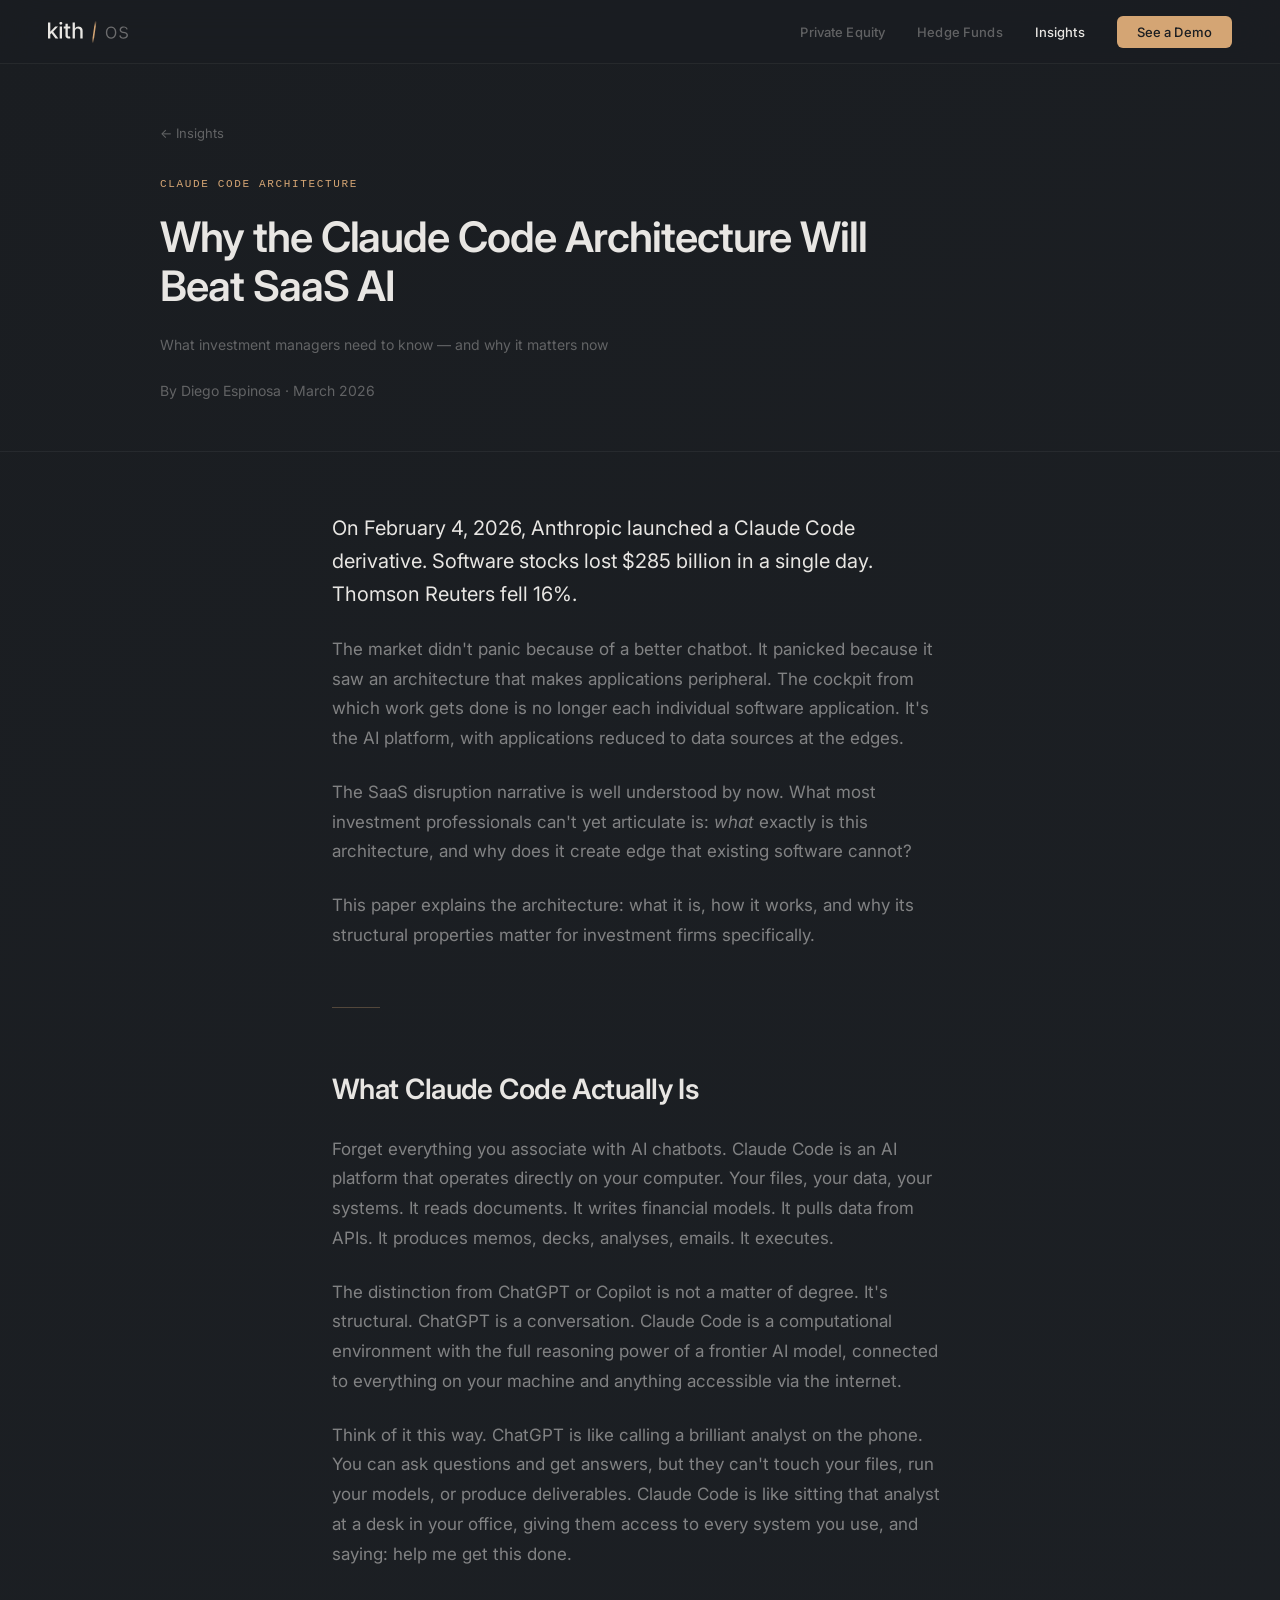
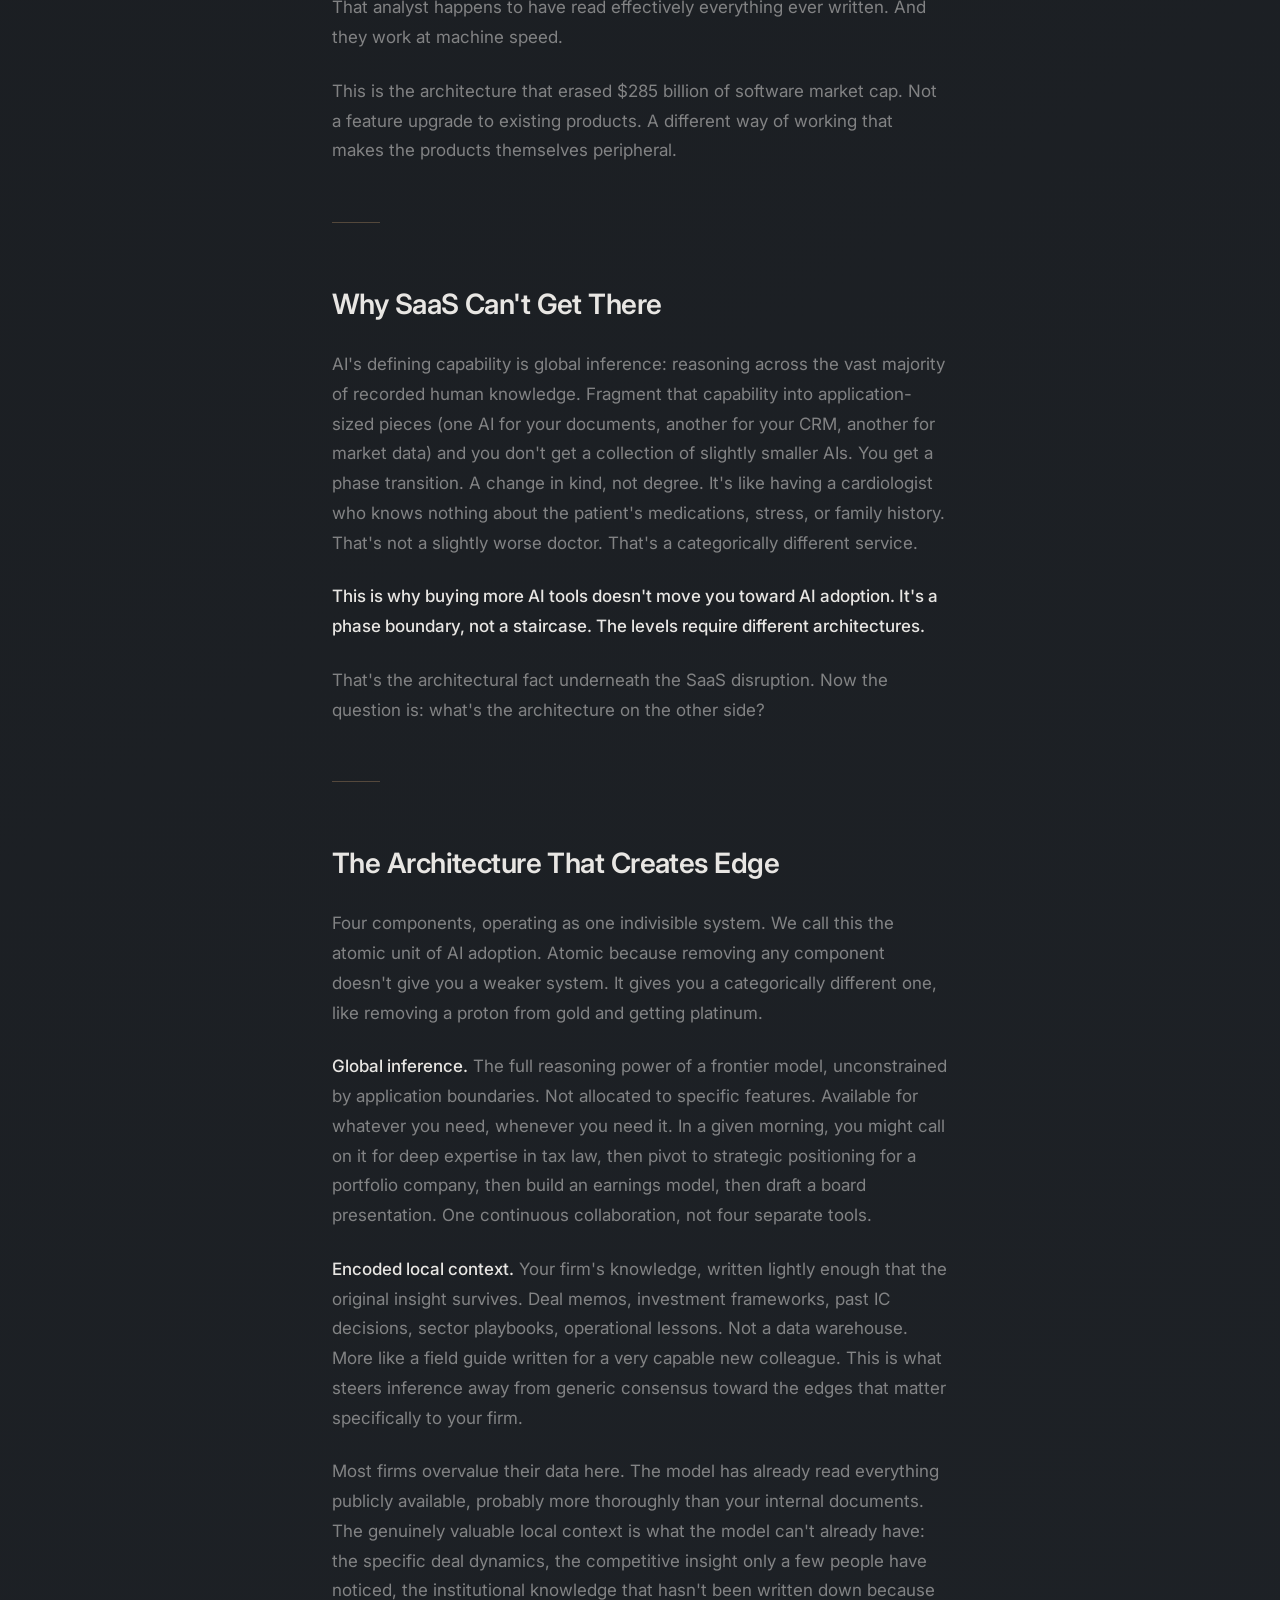
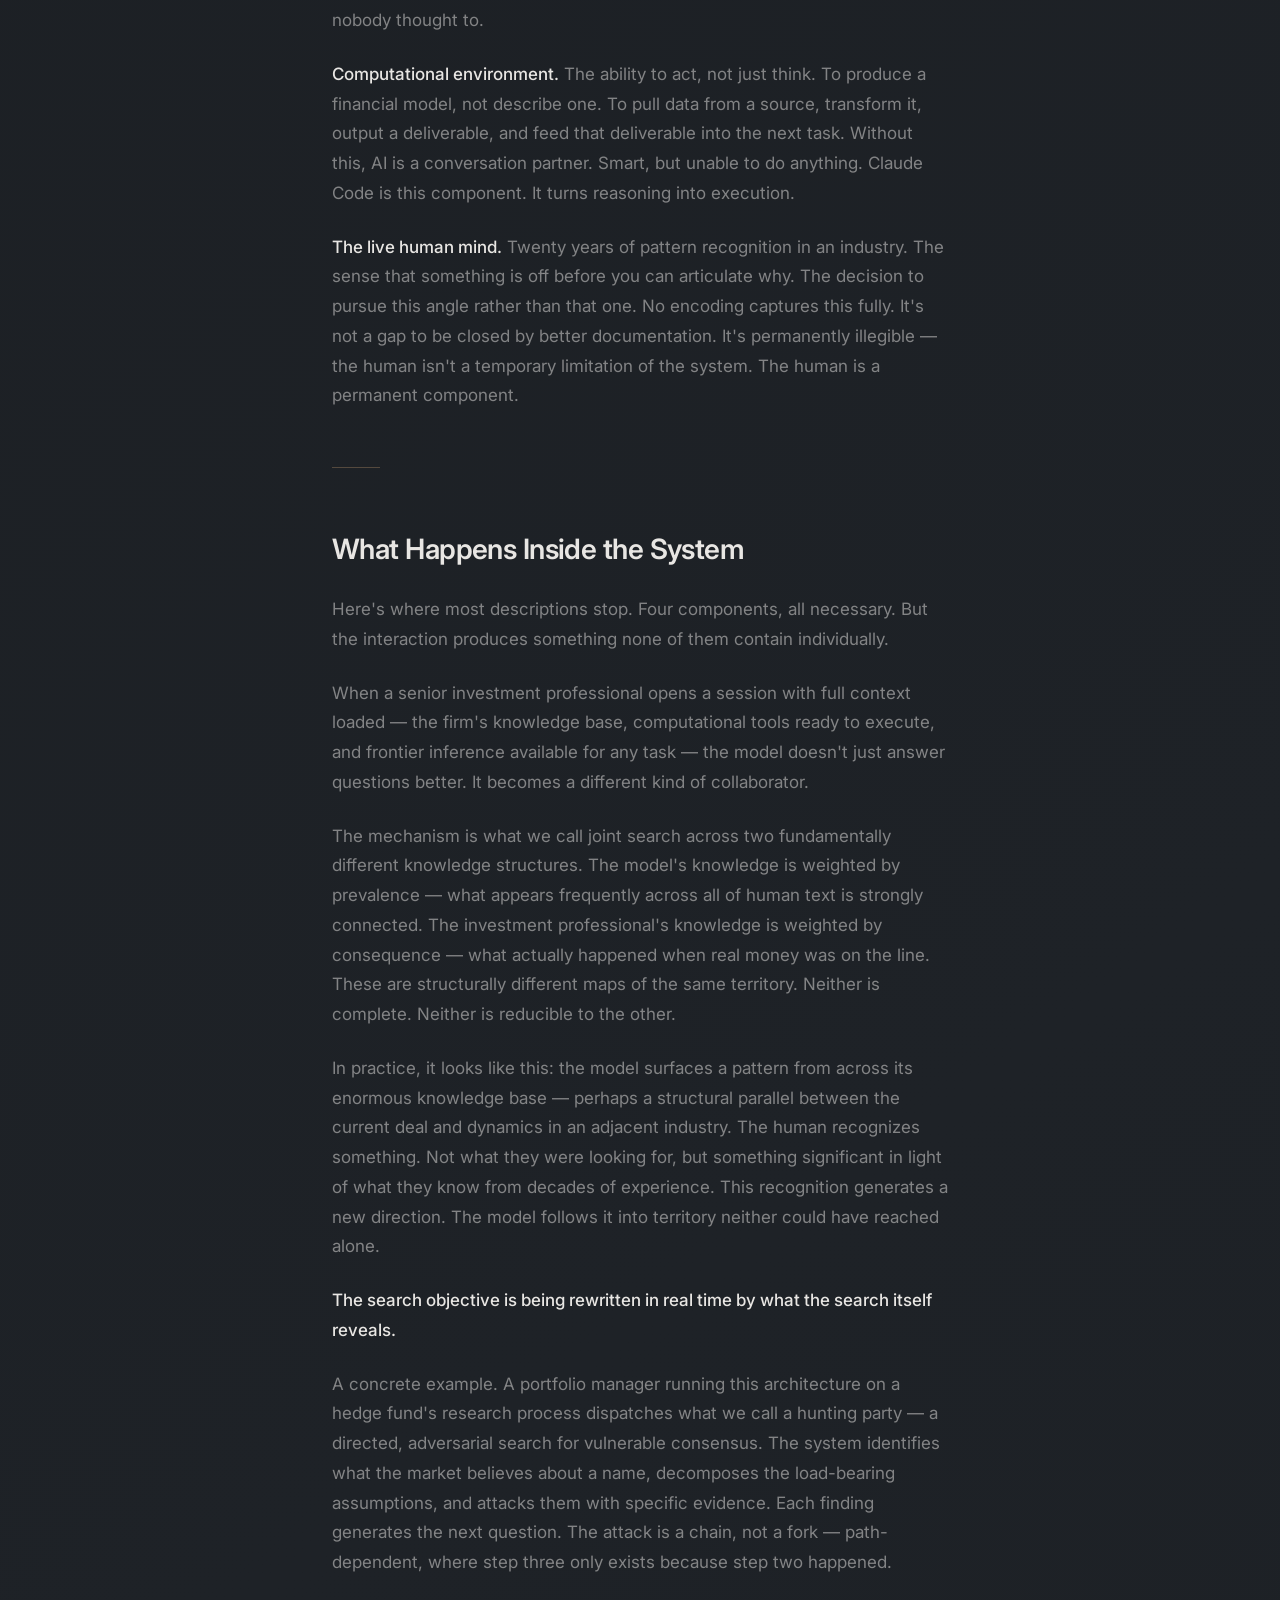
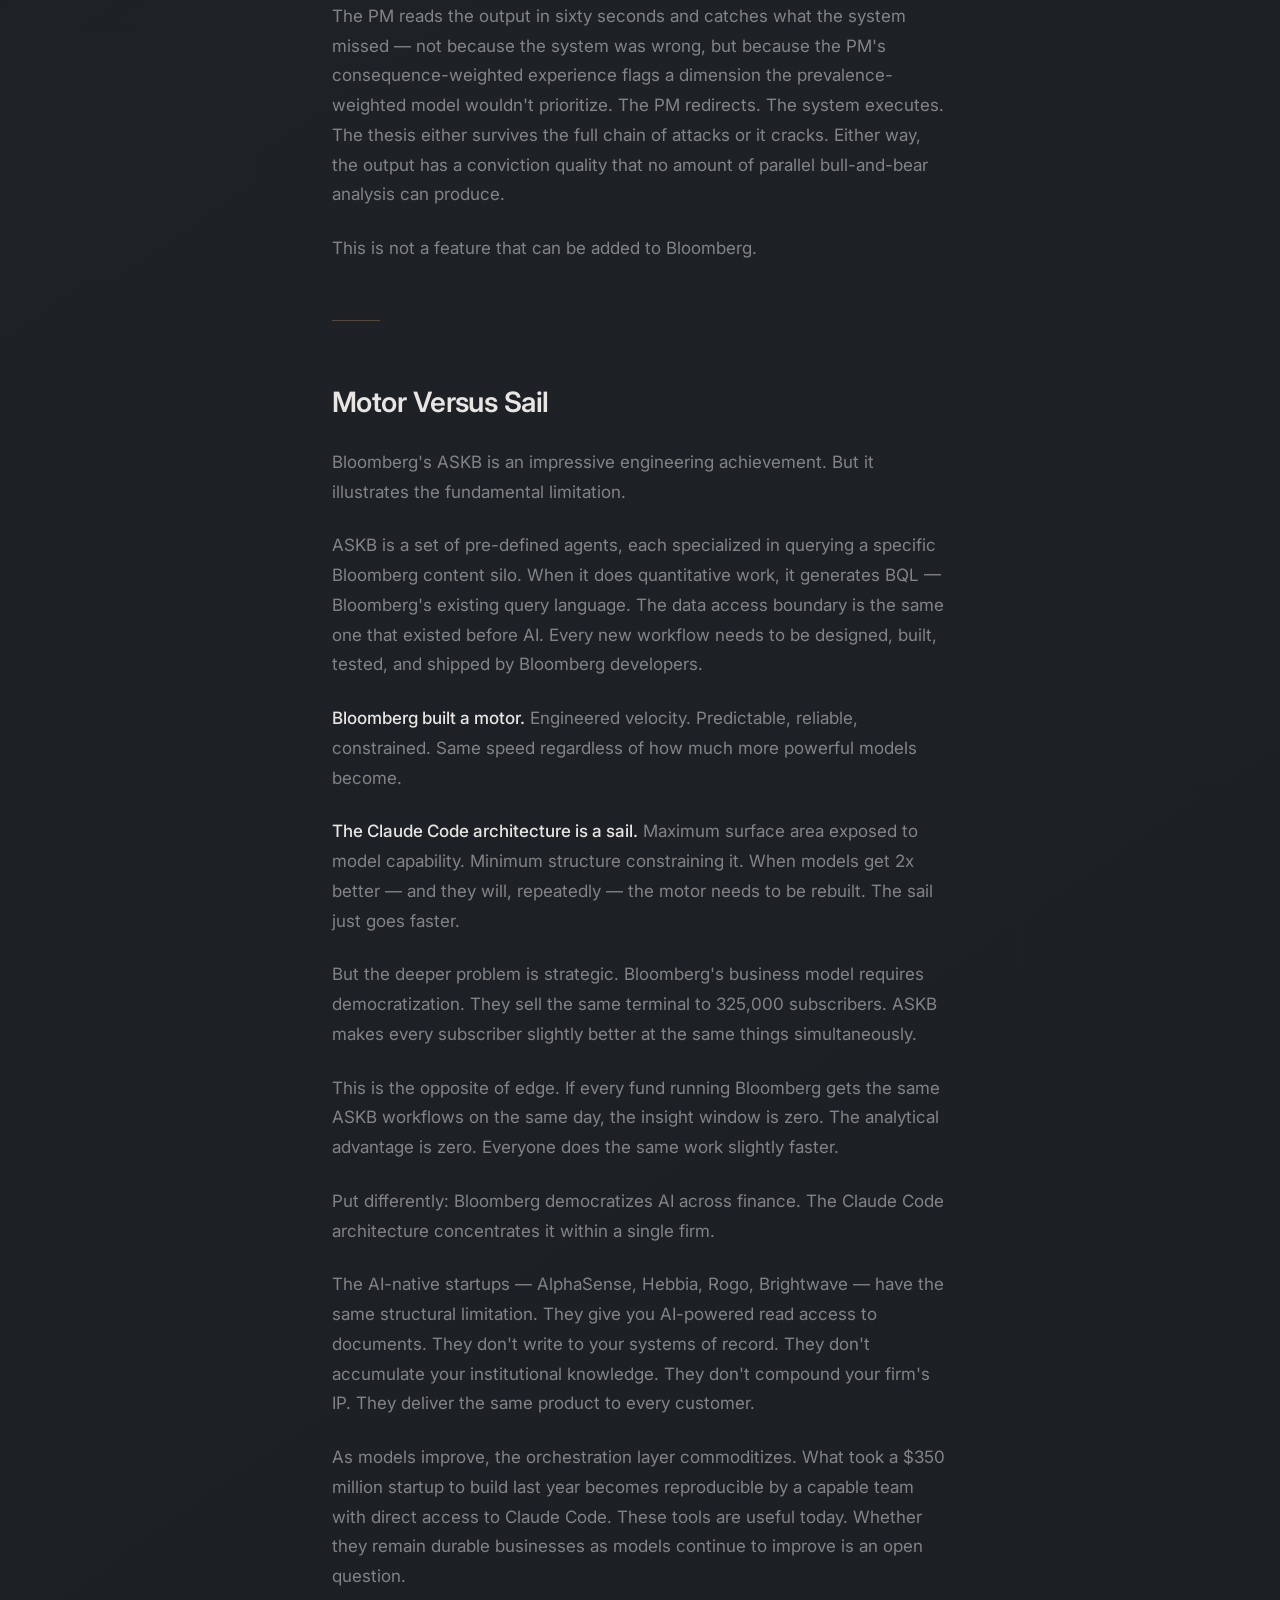
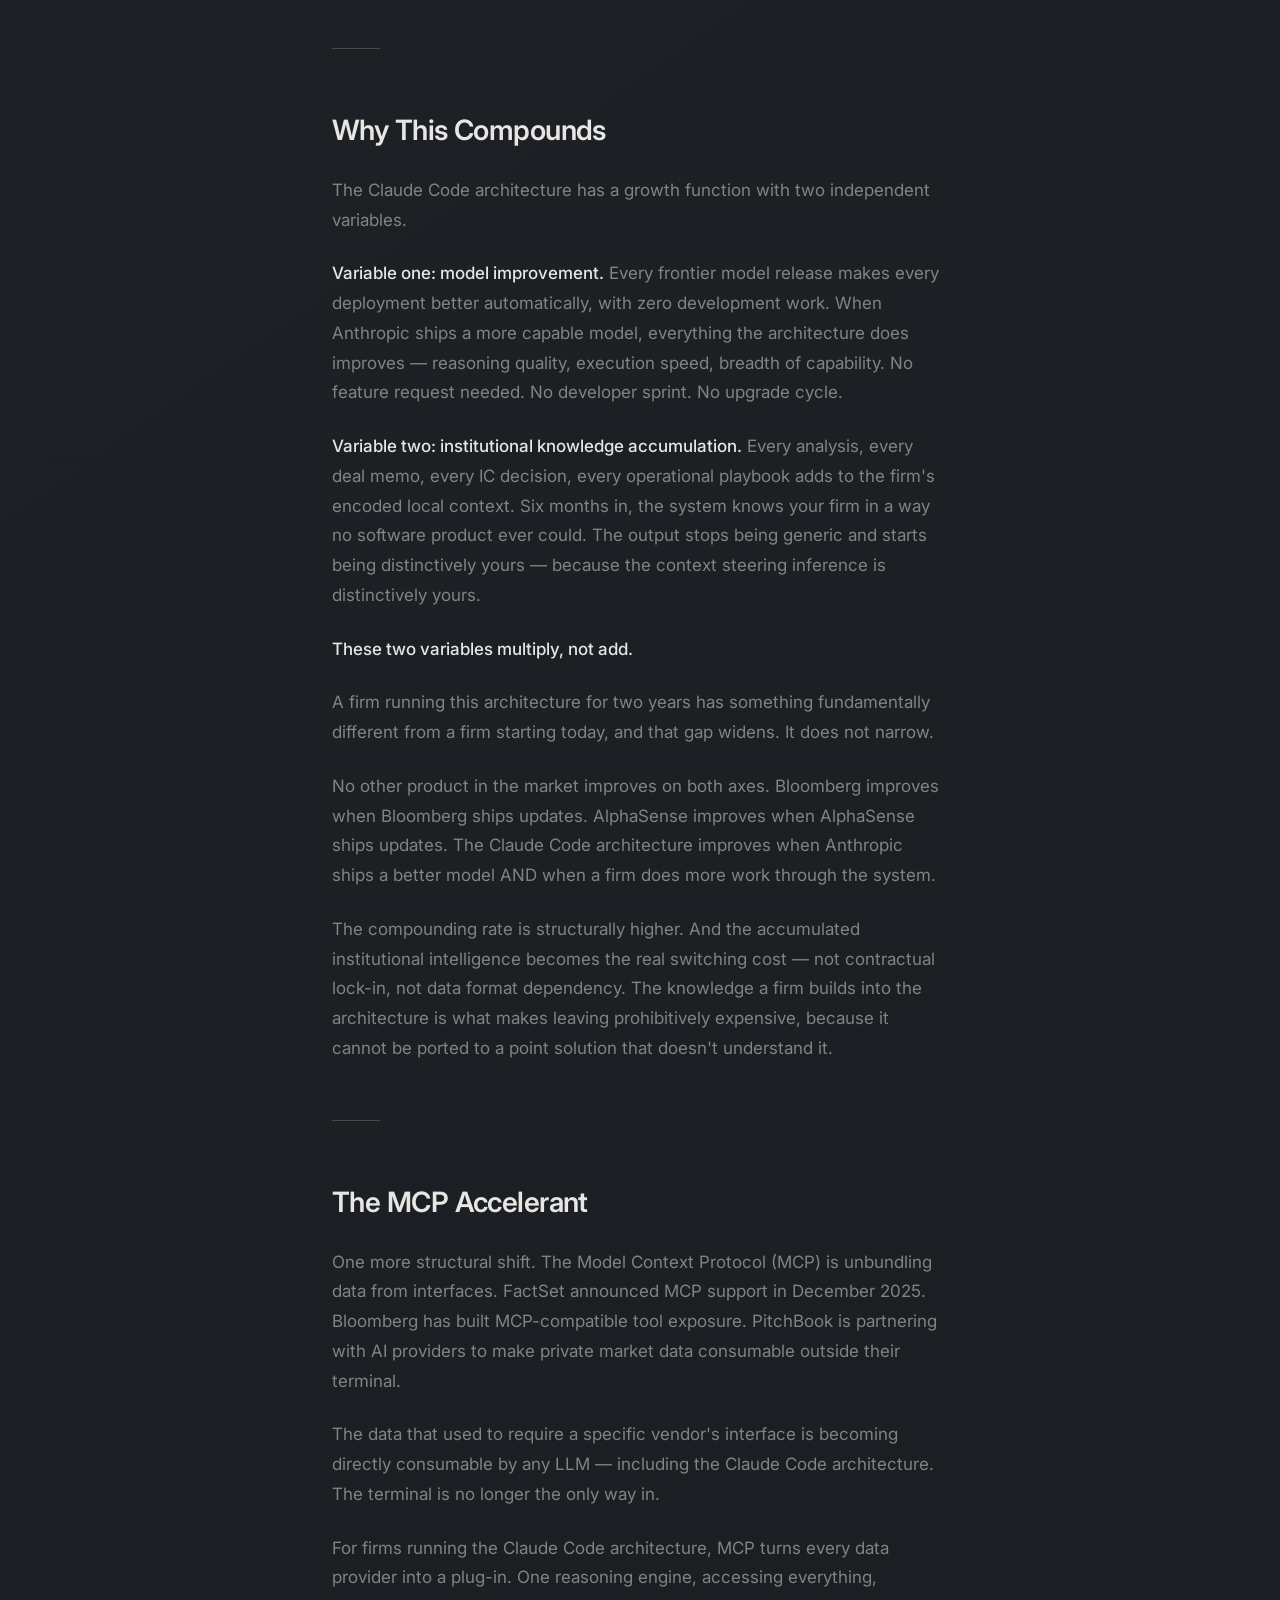
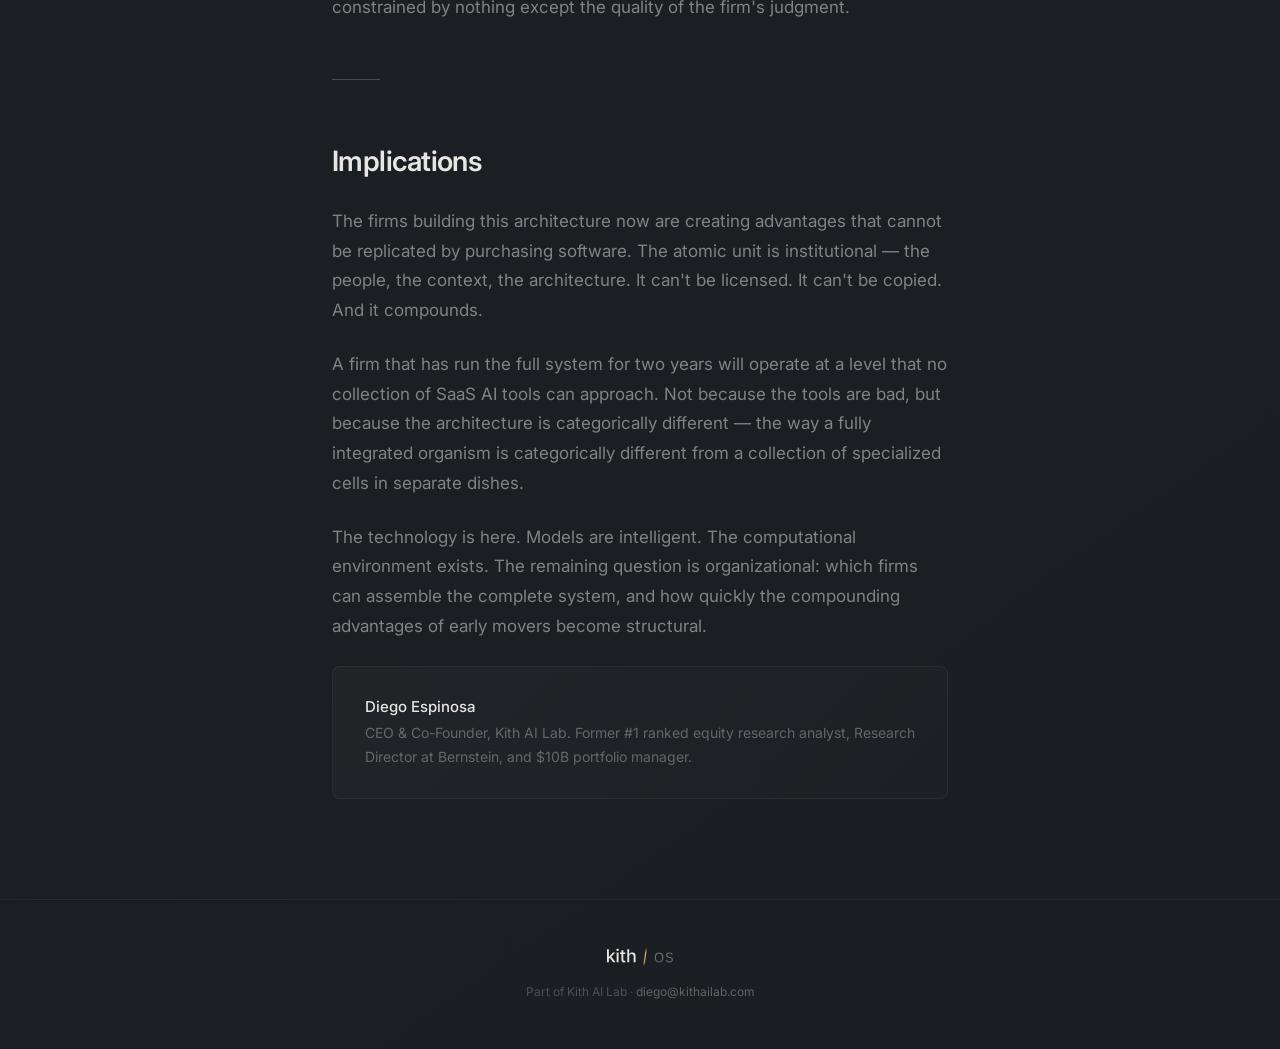
==== insights-cc-architecture.html @ ea2fc2ae "Initial Kith OS multi-page site" ====
<!DOCTYPE html>
<html lang="en">
<head>
  <meta charset="UTF-8">
  <meta name="viewport" content="width=device-width, initial-scale=1.0">
  <title>Why the Claude Code Architecture Will Beat SaaS AI — Kith OS</title>
  <link rel="stylesheet" href="styles.css">
  <link rel="preconnect" href="https://fonts.googleapis.com">
  <link rel="preconnect" href="https://fonts.gstatic.com" crossorigin>
  <link href="https://fonts.googleapis.com/css2?family=Inter:wght@400;500;600&display=swap" rel="stylesheet">
  <style>
    /* Article layout */
    .article-header {
      padding: 120px 32px 48px;
      border-bottom: 1px solid var(--color-border);
    }

    .article-header-inner {
      max-width: 960px;
      margin: 0 auto;
    }

    .back-link {
      display: inline-flex;
      align-items: center;
      gap: 6px;
      font-size: 13px;
      color: var(--color-text-tertiary);
      text-decoration: none;
      transition: color 0.2s ease;
      margin-bottom: 32px;
    }

    .back-link:hover {
      color: var(--color-amber);
    }

    .article-tag {
      font-family: var(--font-mono);
      font-size: 11px;
      font-weight: 500;
      letter-spacing: 0.15em;
      text-transform: uppercase;
      color: var(--color-amber);
      margin-bottom: 20px;
    }

    .article-header h1 {
      font-size: clamp(30px, 4.5vw, 42px);
      font-weight: 600;
      color: var(--color-text-primary);
      letter-spacing: -0.025em;
      line-height: 1.15;
      max-width: 720px;
    }

    .article-meta {
      margin-top: 24px;
      font-size: 14px;
      color: var(--color-text-tertiary);
    }

    .article-meta a {
      color: var(--color-text-secondary);
      transition: color 0.2s ease;
    }

    .article-meta a:hover {
      color: var(--color-amber);
    }

    /* Article body */
    .article-body {
      max-width: 680px;
      margin: 0 auto;
      padding: 60px 32px 100px;
    }

    .article-body p {
      font-size: 17px;
      line-height: 1.75;
      color: var(--color-text-secondary);
      margin-bottom: 24px;
    }

    .article-body p.lead {
      font-size: 20px;
      line-height: 1.65;
      color: var(--color-text-primary);
      font-weight: 400;
    }

    .article-body p.standout {
      color: var(--color-text-primary);
      font-weight: 500;
    }

    .article-body h2 {
      font-size: 28px;
      font-weight: 600;
      letter-spacing: -0.02em;
      margin-top: 64px;
      margin-bottom: 28px;
      line-height: 1.25;
      color: var(--color-text-primary);
    }

    .article-body h2:first-child {
      margin-top: 0;
    }

    .article-body strong {
      color: var(--color-text-primary);
      font-weight: 500;
    }

    .article-body em {
      font-style: italic;
    }

    .article-divider {
      width: 48px;
      height: 1px;
      background: var(--color-amber);
      opacity: 0.3;
      margin: 56px 0;
    }

    /* Series nav */
    .series-link {
      display: block;
      background: linear-gradient(135deg, rgba(232, 230, 227, 0.03) 0%, rgba(232, 230, 227, 0.01) 100%);
      border: 1px solid var(--color-border);
      border-radius: 8px;
      padding: 20px 24px;
      margin-top: 40px;
      text-decoration: none;
      transition: all 0.3s ease;
    }

    .series-link:hover {
      border-color: var(--color-border-hover);
      background: linear-gradient(135deg, rgba(232, 230, 227, 0.06) 0%, rgba(212, 165, 116, 0.06) 100%);
    }

    .series-link .series-label {
      font-family: var(--font-mono);
      font-size: 10px;
      font-weight: 500;
      letter-spacing: 0.12em;
      text-transform: uppercase;
      color: var(--color-amber);
      margin-bottom: 6px;
    }

    .series-link h4 {
      font-size: 15px;
      font-weight: 500;
      color: var(--color-text-primary);
      margin-bottom: 4px;
    }

    .series-link p {
      font-size: 14px !important;
      color: var(--color-text-tertiary) !important;
      margin-bottom: 0 !important;
    }

    /* Author card */
    .author-card {
      display: flex;
      align-items: center;
      gap: 20px;
      padding: 28px 32px;
      background: linear-gradient(135deg, rgba(232, 230, 227, 0.03) 0%, rgba(232, 230, 227, 0.01) 100%);
      border: 1px solid var(--color-border);
      border-radius: 8px;
      margin-top: 24px;
    }

    .author-card h4 {
      font-size: 15px;
      font-weight: 500;
      color: var(--color-text-primary);
      margin-bottom: 2px;
    }

    .author-card p {
      font-size: 14px !important;
      color: var(--color-text-tertiary) !important;
      margin-bottom: 0 !important;
    }

    @media (max-width: 768px) {
      .article-header {
        padding: 100px 24px 36px;
      }

      .article-body {
        padding: 48px 24px 80px;
      }

      .article-body h2 {
        font-size: 24px;
      }

      .author-card {
        flex-direction: column;
        text-align: center;
      }
    }
  </style>
</head>
<body>

  <!-- Nav -->
  <nav class="nav">
    <a href="index.html">
      <img src="kith-os-wordmark.svg" alt="kith / os" class="nav-wordmark">
    </a>
    <ul class="nav-links">
      <li><a href="pe.html">Private Equity</a></li>
      <li><a href="hf.html">Hedge Funds</a></li>
      <li><a href="insights.html" class="active">Insights</a></li>
      <li><a href="mailto:diego@kithailab.com" class="nav-cta">See a Demo</a></li>
    </ul>
    <button class="nav-toggle" onclick="document.querySelector('.nav-links').classList.toggle('open')" aria-label="Menu">
      <span></span><span></span><span></span>
    </button>
  </nav>

  <!-- Article Header -->
  <div class="article-header">
    <div class="article-header-inner">
      <a href="insights.html" class="back-link">&larr; Insights</a>
      <p class="article-tag">Claude Code Architecture</p>
      <h1>Why the Claude Code Architecture Will Beat SaaS AI</h1>
      <p class="article-meta">What investment managers need to know &mdash; and why it matters now</p>
      <p class="article-meta">By Diego Espinosa &middot; March 2026</p>
    </div>
  </div>

  <!-- Article Body -->
  <div class="article-body">

    <p class="lead">On February 4, 2026, Anthropic launched a Claude Code derivative. Software stocks lost $285 billion in a single day. Thomson Reuters fell 16%.</p>

    <p>The market didn't panic because of a better chatbot. It panicked because it saw an architecture that makes applications peripheral. The cockpit from which work gets done is no longer each individual software application. It's the AI platform, with applications reduced to data sources at the edges.</p>

    <p>The SaaS disruption narrative is well understood by now. What most investment professionals can't yet articulate is: <em>what</em> exactly is this architecture, and why does it create edge that existing software cannot?</p>

    <p>This paper explains the architecture: what it is, how it works, and why its structural properties matter for investment firms specifically.</p>

    <div class="article-divider"></div>

    <h2>What Claude Code Actually Is</h2>

    <p>Forget everything you associate with AI chatbots. Claude Code is an AI platform that operates directly on your computer. Your files, your data, your systems. It reads documents. It writes financial models. It pulls data from APIs. It produces memos, decks, analyses, emails. It executes.</p>

    <p>The distinction from ChatGPT or Copilot is not a matter of degree. It's structural. ChatGPT is a conversation. Claude Code is a computational environment with the full reasoning power of a frontier AI model, connected to everything on your machine and anything accessible via the internet.</p>

    <p>Think of it this way. ChatGPT is like calling a brilliant analyst on the phone. You can ask questions and get answers, but they can't touch your files, run your models, or produce deliverables. Claude Code is like sitting that analyst at a desk in your office, giving them access to every system you use, and saying: help me get this done.</p>

    <p>That analyst happens to have read effectively everything ever written. And they work at machine speed.</p>

    <p>This is the architecture that erased $285 billion of software market cap. Not a feature upgrade to existing products. A different way of working that makes the products themselves peripheral.</p>

    <div class="article-divider"></div>

    <h2>Why SaaS Can't Get There</h2>

    <p>AI's defining capability is global inference: reasoning across the vast majority of recorded human knowledge. Fragment that capability into application-sized pieces (one AI for your documents, another for your CRM, another for market data) and you don't get a collection of slightly smaller AIs. You get a phase transition. A change in kind, not degree. It's like having a cardiologist who knows nothing about the patient's medications, stress, or family history. That's not a slightly worse doctor. That's a categorically different service.</p>

    <p class="standout">This is why buying more AI tools doesn't move you toward AI adoption. It's a phase boundary, not a staircase. The levels require different architectures.</p>

    <p>That's the architectural fact underneath the SaaS disruption. Now the question is: what's the architecture on the other side?</p>

    <div class="article-divider"></div>

    <h2>The Architecture That Creates Edge</h2>

    <p>Four components, operating as one indivisible system. We call this the atomic unit of AI adoption. Atomic because removing any component doesn't give you a weaker system. It gives you a categorically different one, like removing a proton from gold and getting platinum.</p>

    <p><strong>Global inference.</strong> The full reasoning power of a frontier model, unconstrained by application boundaries. Not allocated to specific features. Available for whatever you need, whenever you need it. In a given morning, you might call on it for deep expertise in tax law, then pivot to strategic positioning for a portfolio company, then build an earnings model, then draft a board presentation. One continuous collaboration, not four separate tools.</p>

    <p><strong>Encoded local context.</strong> Your firm's knowledge, written lightly enough that the original insight survives. Deal memos, investment frameworks, past IC decisions, sector playbooks, operational lessons. Not a data warehouse. More like a field guide written for a very capable new colleague. This is what steers inference away from generic consensus toward the edges that matter specifically to your firm.</p>

    <p>Most firms overvalue their data here. The model has already read everything publicly available, probably more thoroughly than your internal documents. The genuinely valuable local context is what the model can't already have: the specific deal dynamics, the competitive insight only a few people have noticed, the institutional knowledge that hasn't been written down because nobody thought to.</p>

    <p><strong>Computational environment.</strong> The ability to act, not just think. To produce a financial model, not describe one. To pull data from a source, transform it, output a deliverable, and feed that deliverable into the next task. Without this, AI is a conversation partner. Smart, but unable to do anything. Claude Code is this component. It turns reasoning into execution.</p>

    <p><strong>The live human mind.</strong> Twenty years of pattern recognition in an industry. The sense that something is off before you can articulate why. The decision to pursue this angle rather than that one. No encoding captures this fully. It's not a gap to be closed by better documentation. It's permanently illegible &mdash; the human isn't a temporary limitation of the system. The human is a permanent component.</p>

    <div class="article-divider"></div>

    <h2>What Happens Inside the System</h2>

    <p>Here's where most descriptions stop. Four components, all necessary. But the interaction produces something none of them contain individually.</p>

    <p>When a senior investment professional opens a session with full context loaded &mdash; the firm's knowledge base, computational tools ready to execute, and frontier inference available for any task &mdash; the model doesn't just answer questions better. It becomes a different kind of collaborator.</p>

    <p>The mechanism is what we call joint search across two fundamentally different knowledge structures. The model's knowledge is weighted by prevalence &mdash; what appears frequently across all of human text is strongly connected. The investment professional's knowledge is weighted by consequence &mdash; what actually happened when real money was on the line. These are structurally different maps of the same territory. Neither is complete. Neither is reducible to the other.</p>

    <p>In practice, it looks like this: the model surfaces a pattern from across its enormous knowledge base &mdash; perhaps a structural parallel between the current deal and dynamics in an adjacent industry. The human recognizes something. Not what they were looking for, but something significant in light of what they know from decades of experience. This recognition generates a new direction. The model follows it into territory neither could have reached alone.</p>

    <p class="standout">The search objective is being rewritten in real time by what the search itself reveals.</p>

    <p>A concrete example. A portfolio manager running this architecture on a hedge fund's research process dispatches what we call a hunting party &mdash; a directed, adversarial search for vulnerable consensus. The system identifies what the market believes about a name, decomposes the load-bearing assumptions, and attacks them with specific evidence. Each finding generates the next question. The attack is a chain, not a fork &mdash; path-dependent, where step three only exists because step two happened.</p>

    <p>The PM reads the output in sixty seconds and catches what the system missed &mdash; not because the system was wrong, but because the PM's consequence-weighted experience flags a dimension the prevalence-weighted model wouldn't prioritize. The PM redirects. The system executes. The thesis either survives the full chain of attacks or it cracks. Either way, the output has a conviction quality that no amount of parallel bull-and-bear analysis can produce.</p>

    <p>This is not a feature that can be added to Bloomberg.</p>

    <div class="article-divider"></div>

    <h2>Motor Versus Sail</h2>

    <p>Bloomberg's ASKB is an impressive engineering achievement. But it illustrates the fundamental limitation.</p>

    <p>ASKB is a set of pre-defined agents, each specialized in querying a specific Bloomberg content silo. When it does quantitative work, it generates BQL &mdash; Bloomberg's existing query language. The data access boundary is the same one that existed before AI. Every new workflow needs to be designed, built, tested, and shipped by Bloomberg developers.</p>

    <p><strong>Bloomberg built a motor.</strong> Engineered velocity. Predictable, reliable, constrained. Same speed regardless of how much more powerful models become.</p>

    <p><strong>The Claude Code architecture is a sail.</strong> Maximum surface area exposed to model capability. Minimum structure constraining it. When models get 2x better &mdash; and they will, repeatedly &mdash; the motor needs to be rebuilt. The sail just goes faster.</p>

    <p>But the deeper problem is strategic. Bloomberg's business model requires democratization. They sell the same terminal to 325,000 subscribers. ASKB makes every subscriber slightly better at the same things simultaneously.</p>

    <p>This is the opposite of edge. If every fund running Bloomberg gets the same ASKB workflows on the same day, the insight window is zero. The analytical advantage is zero. Everyone does the same work slightly faster.</p>

    <p>Put differently: Bloomberg democratizes AI across finance. The Claude Code architecture concentrates it within a single firm.</p>

    <p>The AI-native startups &mdash; AlphaSense, Hebbia, Rogo, Brightwave &mdash; have the same structural limitation. They give you AI-powered read access to documents. They don't write to your systems of record. They don't accumulate your institutional knowledge. They don't compound your firm's IP. They deliver the same product to every customer.</p>

    <p>As models improve, the orchestration layer commoditizes. What took a $350 million startup to build last year becomes reproducible by a capable team with direct access to Claude Code. These tools are useful today. Whether they remain durable businesses as models continue to improve is an open question.</p>

    <div class="article-divider"></div>

    <h2>Why This Compounds</h2>

    <p>The Claude Code architecture has a growth function with two independent variables.</p>

    <p><strong>Variable one: model improvement.</strong> Every frontier model release makes every deployment better automatically, with zero development work. When Anthropic ships a more capable model, everything the architecture does improves &mdash; reasoning quality, execution speed, breadth of capability. No feature request needed. No developer sprint. No upgrade cycle.</p>

    <p><strong>Variable two: institutional knowledge accumulation.</strong> Every analysis, every deal memo, every IC decision, every operational playbook adds to the firm's encoded local context. Six months in, the system knows your firm in a way no software product ever could. The output stops being generic and starts being distinctively yours &mdash; because the context steering inference is distinctively yours.</p>

    <p class="standout">These two variables multiply, not add.</p>

    <p>A firm running this architecture for two years has something fundamentally different from a firm starting today, and that gap widens. It does not narrow.</p>

    <p>No other product in the market improves on both axes. Bloomberg improves when Bloomberg ships updates. AlphaSense improves when AlphaSense ships updates. The Claude Code architecture improves when Anthropic ships a better model AND when a firm does more work through the system.</p>

    <p>The compounding rate is structurally higher. And the accumulated institutional intelligence becomes the real switching cost &mdash; not contractual lock-in, not data format dependency. The knowledge a firm builds into the architecture is what makes leaving prohibitively expensive, because it cannot be ported to a point solution that doesn't understand it.</p>

    <div class="article-divider"></div>

    <h2>The MCP Accelerant</h2>

    <p>One more structural shift. The Model Context Protocol (MCP) is unbundling data from interfaces. FactSet announced MCP support in December 2025. Bloomberg has built MCP-compatible tool exposure. PitchBook is partnering with AI providers to make private market data consumable outside their terminal.</p>

    <p>The data that used to require a specific vendor's interface is becoming directly consumable by any LLM &mdash; including the Claude Code architecture. The terminal is no longer the only way in.</p>

    <p>For firms running the Claude Code architecture, MCP turns every data provider into a plug-in. One reasoning engine, accessing everything, constrained by nothing except the quality of the firm's judgment.</p>

    <div class="article-divider"></div>

    <h2>Implications</h2>

    <p>The firms building this architecture now are creating advantages that cannot be replicated by purchasing software. The atomic unit is institutional &mdash; the people, the context, the architecture. It can't be licensed. It can't be copied. And it compounds.</p>

    <p>A firm that has run the full system for two years will operate at a level that no collection of SaaS AI tools can approach. Not because the tools are bad, but because the architecture is categorically different &mdash; the way a fully integrated organism is categorically different from a collection of specialized cells in separate dishes.</p>

    <p>The technology is here. Models are intelligent. The computational environment exists. The remaining question is organizational: which firms can assemble the complete system, and how quickly the compounding advantages of early movers become structural.</p>

    <!-- Author -->
    <div class="author-card">
      <div>
        <h4>Diego Espinosa</h4>
        <p>CEO & Co-Founder, Kith AI Lab. Former #1 ranked equity research analyst, Research Director at Bernstein, and $10B portfolio manager.</p>
      </div>
    </div>

  </div>

  <!-- Footer -->
  <footer class="footer">
    <img src="kith-os-wordmark.svg" alt="kith / os" class="footer-wordmark">
    <p>Part of Kith AI Lab &middot; <a href="mailto:diego@kithailab.com">diego@kithailab.com</a></p>
  </footer>

</body>
</html>
---- styles.css ----
/* ========================================
   Kith OS — Shared Styles
   Brand: Kith AI Lab visual system, amber accent
   ======================================== */

/* Reset & Base */
*, *::before, *::after {
  margin: 0;
  padding: 0;
  box-sizing: border-box;
}

:root {
  /* Backgrounds */
  --color-base: #1a1d21;
  --color-surface: #1e2227;
  --color-card: #232629;

  /* Borders */
  --color-border: rgba(232, 230, 227, 0.06);
  --color-border-hover: rgba(212, 165, 116, 0.25);

  /* Text */
  --color-text-primary: #e8e6e3;
  --color-text-secondary: rgba(232, 230, 227, 0.5);
  --color-text-tertiary: rgba(232, 230, 227, 0.35);
  --color-text-muted: rgba(232, 230, 227, 0.25);

  /* Accent */
  --color-amber: #D4A574;
  --color-amber-bright: #E5B885;
  --color-amber-glow: rgba(212, 165, 116, 0.5);
  --color-amber-subtle: rgba(212, 165, 116, 0.08);

  /* Typography */
  --font-sans: 'Inter', system-ui, -apple-system, sans-serif;
  --font-mono: 'Berkeley Mono', ui-monospace, monospace;
}

html {
  font-size: 16px;
  scroll-behavior: smooth;
}

body {
  font-family: var(--font-sans);
  background: linear-gradient(145deg, #1a1d21 0%, #1e2227 50%, #1a1d21 100%);
  color: var(--color-text-secondary);
  line-height: 1.6;
  -webkit-font-smoothing: antialiased;
  min-height: 100vh;
}

a {
  color: inherit;
  text-decoration: none;
}

img, svg {
  display: block;
  max-width: 100%;
}

/* ========================================
   Navigation
   ======================================== */

.nav {
  position: fixed;
  top: 0;
  left: 0;
  right: 0;
  z-index: 100;
  padding: 0 48px;
  height: 64px;
  display: flex;
  align-items: center;
  justify-content: space-between;
  background: rgba(26, 29, 33, 0.85);
  backdrop-filter: blur(20px);
  -webkit-backdrop-filter: blur(20px);
  border-bottom: 1px solid var(--color-border);
}

.nav-wordmark {
  height: 22px;
  width: auto;
}

.nav-links {
  display: flex;
  align-items: center;
  gap: 32px;
  list-style: none;
}

.nav-links a {
  font-size: 13px;
  font-weight: 500;
  color: var(--color-text-tertiary);
  letter-spacing: 0.01em;
  transition: color 0.2s ease;
}

.nav-links a:hover,
.nav-links a.active {
  color: var(--color-text-primary);
}

.nav-cta {
  font-size: 13px;
  font-weight: 500;
  color: var(--color-base) !important;
  background: var(--color-amber);
  padding: 8px 20px;
  border-radius: 6px;
  transition: box-shadow 0.3s ease;
}

.nav-cta:hover {
  box-shadow: 0 0 20px rgba(212, 165, 116, 0.4);
  color: var(--color-base) !important;
}

/* Mobile nav */
.nav-toggle {
  display: none;
  background: none;
  border: none;
  cursor: pointer;
  padding: 4px;
}

.nav-toggle span {
  display: block;
  width: 20px;
  height: 2px;
  background: var(--color-text-secondary);
  margin: 5px 0;
  transition: all 0.3s ease;
}

/* ========================================
   Layout
   ======================================== */

.container {
  max-width: 960px;
  margin: 0 auto;
  padding: 0 32px;
}

.container--wide {
  max-width: 1120px;
}

section {
  padding: 88px 0;
}

section + section {
  border-top: 1px solid rgba(232, 230, 227, 0.10);
}

/* ========================================
   Hero
   ======================================== */

.hero {
  min-height: 100vh;
  display: flex;
  align-items: center;
  justify-content: center;
  text-align: center;
  padding: 100px 32px 72px;
  border-bottom: none;
}

.hero + section {
  border-top: none;
}

.hero-label {
  font-family: var(--font-mono);
  font-size: 11px;
  font-weight: 500;
  letter-spacing: 0.15em;
  text-transform: uppercase;
  color: var(--color-amber);
  margin-bottom: 24px;
}

.hero h1 {
  font-size: clamp(32px, 5vw, 56px);
  font-weight: 600;
  color: var(--color-text-primary);
  line-height: 1.15;
  letter-spacing: -0.025em;
  max-width: 720px;
  margin: 0 auto 24px;
}

.hero p {
  font-size: clamp(16px, 1.8vw, 18px);
  color: var(--color-text-secondary);
  max-width: 560px;
  margin: 0 auto 40px;
  line-height: 1.65;
}

/* ========================================
   Buttons
   ======================================== */

.btn-primary {
  display: inline-block;
  background: var(--color-amber);
  color: var(--color-base);
  font-family: var(--font-sans);
  font-size: 14px;
  font-weight: 500;
  padding: 14px 32px;
  border-radius: 6px;
  border: none;
  cursor: pointer;
  transition: box-shadow 0.3s ease;
}

.btn-primary:hover {
  box-shadow: 0 0 24px rgba(212, 165, 116, 0.4);
}

.btn-ghost {
  display: inline-block;
  color: var(--color-text-secondary);
  font-family: var(--font-sans);
  font-size: 14px;
  font-weight: 500;
  padding: 14px 32px;
  border-radius: 6px;
  border: 1px solid var(--color-border);
  cursor: pointer;
  transition: all 0.3s ease;
}

.btn-ghost:hover {
  border-color: var(--color-border-hover);
  color: var(--color-text-primary);
}

/* ========================================
   Section Headers
   ======================================== */

.section-label {
  font-family: var(--font-mono);
  font-size: 11px;
  font-weight: 500;
  letter-spacing: 0.15em;
  text-transform: uppercase;
  color: var(--color-amber);
  margin-bottom: 16px;
}

.section-title {
  font-size: clamp(24px, 3.5vw, 36px);
  font-weight: 600;
  color: var(--color-text-primary);
  line-height: 1.2;
  letter-spacing: -0.02em;
  margin-bottom: 16px;
}

.section-subtitle {
  font-size: 16px;
  color: var(--color-text-secondary);
  max-width: 600px;
  line-height: 1.65;
}

/* ========================================
   Product Slideshow
   ======================================== */

.slideshow {
  max-width: 960px;
  margin: 0 auto;
  padding: 0 32px 88px;
}

.slideshow-window {
  position: relative;
  border-radius: 10px;
  overflow: hidden;
  border: 1px solid rgba(232, 230, 227, 0.10);
  box-shadow:
    0 4px 24px rgba(0, 0, 0, 0.4),
    0 0 64px rgba(212, 165, 116, 0.06);
  background: var(--color-surface);
  aspect-ratio: 16 / 10;
}

.slideshow-dots {
  position: absolute;
  top: 0;
  left: 0;
  right: 0;
  z-index: 2;
  display: flex;
  gap: 6px;
  padding: 10px 14px;
  background: linear-gradient(180deg, rgba(26, 29, 33, 0.9) 0%, transparent 100%);
}

.slideshow-dots span {
  width: 10px;
  height: 10px;
  border-radius: 50%;
}

.slideshow-dots span:nth-child(1) { background: #ff5f57; }
.slideshow-dots span:nth-child(2) { background: #febc2e; }
.slideshow-dots span:nth-child(3) { background: #28c840; }

.slideshow-track {
  position: absolute;
  inset: 0;
}


.slideshow-track img {
  position: absolute;
  top: 0;
  left: 0;
  width: 100%;
  height: 100%;
  object-fit: cover;
  object-position: top left;
  opacity: 0;
  animation: slideshow-fade 25s infinite;
}

.slideshow-track img:nth-child(1) { animation-delay: 0s; opacity: 1; }
.slideshow-track img:nth-child(2) { animation-delay: 5s; }
.slideshow-track img:nth-child(3) { animation-delay: 10s; }
.slideshow-track img:nth-child(4) { animation-delay: 15s; }
.slideshow-track img:nth-child(5) { animation-delay: 20s; }

@keyframes slideshow-fade {
  0%    { opacity: 0; }
  2%    { opacity: 1; }
  18%   { opacity: 1; }
  22%   { opacity: 0; }
  100%  { opacity: 0; }
}

.slideshow-label {
  text-align: center;
  margin-top: 20px;
  font-family: var(--font-mono);
  font-size: 11px;
  letter-spacing: 0.1em;
  color: var(--color-text-muted);
}

@media (max-width: 768px) {
  .slideshow {
    padding: 0 24px 64px;
  }

  .slideshow-window {
    border-radius: 8px;
  }

  .slideshow-dots span {
    width: 8px;
    height: 8px;
  }

  .slideshow-dots {
    padding: 8px 12px;
    gap: 5px;
  }
}

/* ========================================
   Section Divider (internal pivot)
   ======================================== */

.section-divider {
  width: 48px;
  height: 1px;
  background: var(--color-amber);
  opacity: 0.3;
  margin: 56px 0;
}

/* ========================================
   Cards / Feature Grid
   ======================================== */

.grid-2 {
  display: grid;
  grid-template-columns: repeat(2, 1fr);
  gap: 24px;
}

.grid-3 {
  display: grid;
  grid-template-columns: repeat(3, 1fr);
  gap: 24px;
}

.grid-4 {
  display: grid;
  grid-template-columns: repeat(4, 1fr);
  gap: 20px;
}

.card {
  background: linear-gradient(135deg, rgba(232, 230, 227, 0.03) 0%, rgba(232, 230, 227, 0.01) 100%);
  border: 1px solid var(--color-border);
  border-radius: 8px;
  padding: 32px;
  transition: all 0.3s ease;
}

.card:hover {
  background: linear-gradient(135deg, rgba(232, 230, 227, 0.06) 0%, rgba(212, 165, 116, 0.08) 100%);
  border-color: var(--color-border-hover);
  box-shadow: inset 0 0 40px rgba(212, 165, 116, 0.06), 0 0 20px rgba(212, 165, 116, 0.03);
}

.card-number {
  display: block;
  font-family: var(--font-mono);
  font-size: 11px;
  color: var(--color-amber);
  letter-spacing: 0.1em;
  margin-bottom: 16px;
}

.card h3 {
  font-size: 16px;
  font-weight: 600;
  color: var(--color-text-primary);
  margin-bottom: 10px;
  letter-spacing: -0.01em;
}

.card p {
  font-size: 14px;
  color: var(--color-text-secondary);
  line-height: 1.6;
}

/* ========================================
   Contrast Block (Problem/Solution)
   ======================================== */

.contrast-block {
  display: grid;
  grid-template-columns: 1fr 1fr;
  gap: 48px;
  align-items: start;
}

.contrast-block--problem h3,
.contrast-block--solution h3 {
  font-size: 20px;
  font-weight: 600;
  color: var(--color-text-primary);
  margin-bottom: 12px;
  letter-spacing: -0.01em;
}

.contrast-block--problem p,
.contrast-block--solution p {
  font-size: 15px;
  line-height: 1.7;
}

.contrast-block--problem p {
  color: var(--color-text-tertiary);
}

.contrast-block--solution p {
  color: var(--color-text-secondary);
}

/* ========================================
   Compound Section (highlight)
   ======================================== */

.highlight-section {
  text-align: center;
  padding: 104px 32px;
  background: linear-gradient(180deg, rgba(212, 165, 116, 0.04) 0%, rgba(212, 165, 116, 0.02) 100%);
  border-top: 1px solid rgba(212, 165, 116, 0.12) !important;
  border-bottom: 1px solid rgba(212, 165, 116, 0.12);
}

.highlight-section .section-title {
  max-width: 640px;
  margin: 0 auto 16px;
}

.highlight-section .section-subtitle {
  max-width: 520px;
  margin: 0 auto;
}

/* ========================================
   CTA Section
   ======================================== */

.cta-section {
  text-align: center;
  padding: 104px 32px;
  background: linear-gradient(180deg, transparent 0%, rgba(212, 165, 116, 0.03) 50%, transparent 100%);
}

.cta-section .section-title {
  margin-bottom: 24px;
  max-width: 600px;
  margin-left: auto;
  margin-right: auto;
}

.cta-section .section-subtitle {
  margin: 0 auto 48px;
}

.cta-section .btn-primary {
  padding: 16px 40px;
  font-size: 15px;
}

/* ========================================
   Footer
   ======================================== */

.footer {
  padding: 48px 32px;
  border-top: 1px solid var(--color-border);
  text-align: center;
}

.footer-wordmark {
  height: 18px;
  margin: 0 auto 16px;
}

.footer p {
  font-size: 12px;
  color: var(--color-text-muted);
}

.footer a {
  color: var(--color-text-tertiary);
  transition: color 0.2s ease;
}

.footer a:hover {
  color: var(--color-text-primary);
}

/* ========================================
   Vertical page: feature list
   ======================================== */

.feature-list {
  display: flex;
  flex-direction: column;
  gap: 48px;
  margin-top: 48px;
}

.feature-item {
  display: grid;
  grid-template-columns: 48px 1fr;
  gap: 24px;
  align-items: start;
}

.feature-item-number {
  font-family: var(--font-mono);
  font-size: 13px;
  color: var(--color-amber);
  padding-top: 2px;
}

.feature-item h3 {
  font-size: 18px;
  font-weight: 600;
  color: var(--color-text-primary);
  margin-bottom: 8px;
  letter-spacing: -0.01em;
}

.feature-item p {
  font-size: 15px;
  line-height: 1.65;
}

/* ========================================
   Insights placeholder
   ======================================== */

.insights-placeholder {
  min-height: 60vh;
  display: flex;
  flex-direction: column;
  align-items: center;
  justify-content: center;
  text-align: center;
  padding: 120px 32px;
}

.insights-placeholder h2 {
  font-size: 24px;
  font-weight: 600;
  color: var(--color-text-primary);
  margin-bottom: 12px;
}

.insights-placeholder p {
  color: var(--color-text-tertiary);
  font-size: 15px;
}

/* ========================================
   Shared advantages (used on PE + HF pages)
   ======================================== */

.advantages-grid {
  display: grid;
  grid-template-columns: 1fr 1fr;
  gap: 24px;
  margin-top: 48px;
}

/* ========================================
   Who runs this
   ======================================== */

.founder-block {
  display: grid;
  grid-template-columns: 1fr 1fr;
  gap: 48px;
  align-items: start;
}

.founder-block .credential-list {
  list-style: none;
  display: flex;
  flex-direction: column;
  gap: 8px;
}

.founder-block .credential-list li {
  font-size: 14px;
  color: var(--color-text-secondary);
  padding-left: 16px;
  position: relative;
}

.founder-block .credential-list li::before {
  content: '';
  position: absolute;
  left: 0;
  top: 8px;
  width: 4px;
  height: 4px;
  border-radius: 50%;
  background: var(--color-amber);
}

/* ========================================
   Responsive
   ======================================== */

@media (max-width: 768px) {
  .nav {
    padding: 0 24px;
  }

  .nav-links {
    display: none;
    position: absolute;
    top: 64px;
    left: 0;
    right: 0;
    flex-direction: column;
    background: rgba(26, 29, 33, 0.97);
    backdrop-filter: blur(20px);
    padding: 24px;
    gap: 16px;
    border-bottom: 1px solid var(--color-border);
  }

  .nav-links.open {
    display: flex;
  }

  .nav-toggle {
    display: block;
  }

  .container {
    padding: 0 24px;
  }

  section {
    padding: 64px 0;
  }

  .hero {
    padding: 88px 24px 56px;
    min-height: auto;
  }

  .highlight-section {
    padding: 80px 24px;
  }

  .cta-section {
    padding: 80px 24px;
  }

  .grid-2,
  .grid-3,
  .grid-4,
  .contrast-block,
  .founder-block,
  .advantages-grid {
    grid-template-columns: 1fr;
  }

  .feature-item {
    grid-template-columns: 32px 1fr;
    gap: 16px;
  }
}

@media (max-width: 480px) {
  .hero h1 {
    font-size: 28px;
  }

  .section-title {
    font-size: 22px;
  }
}
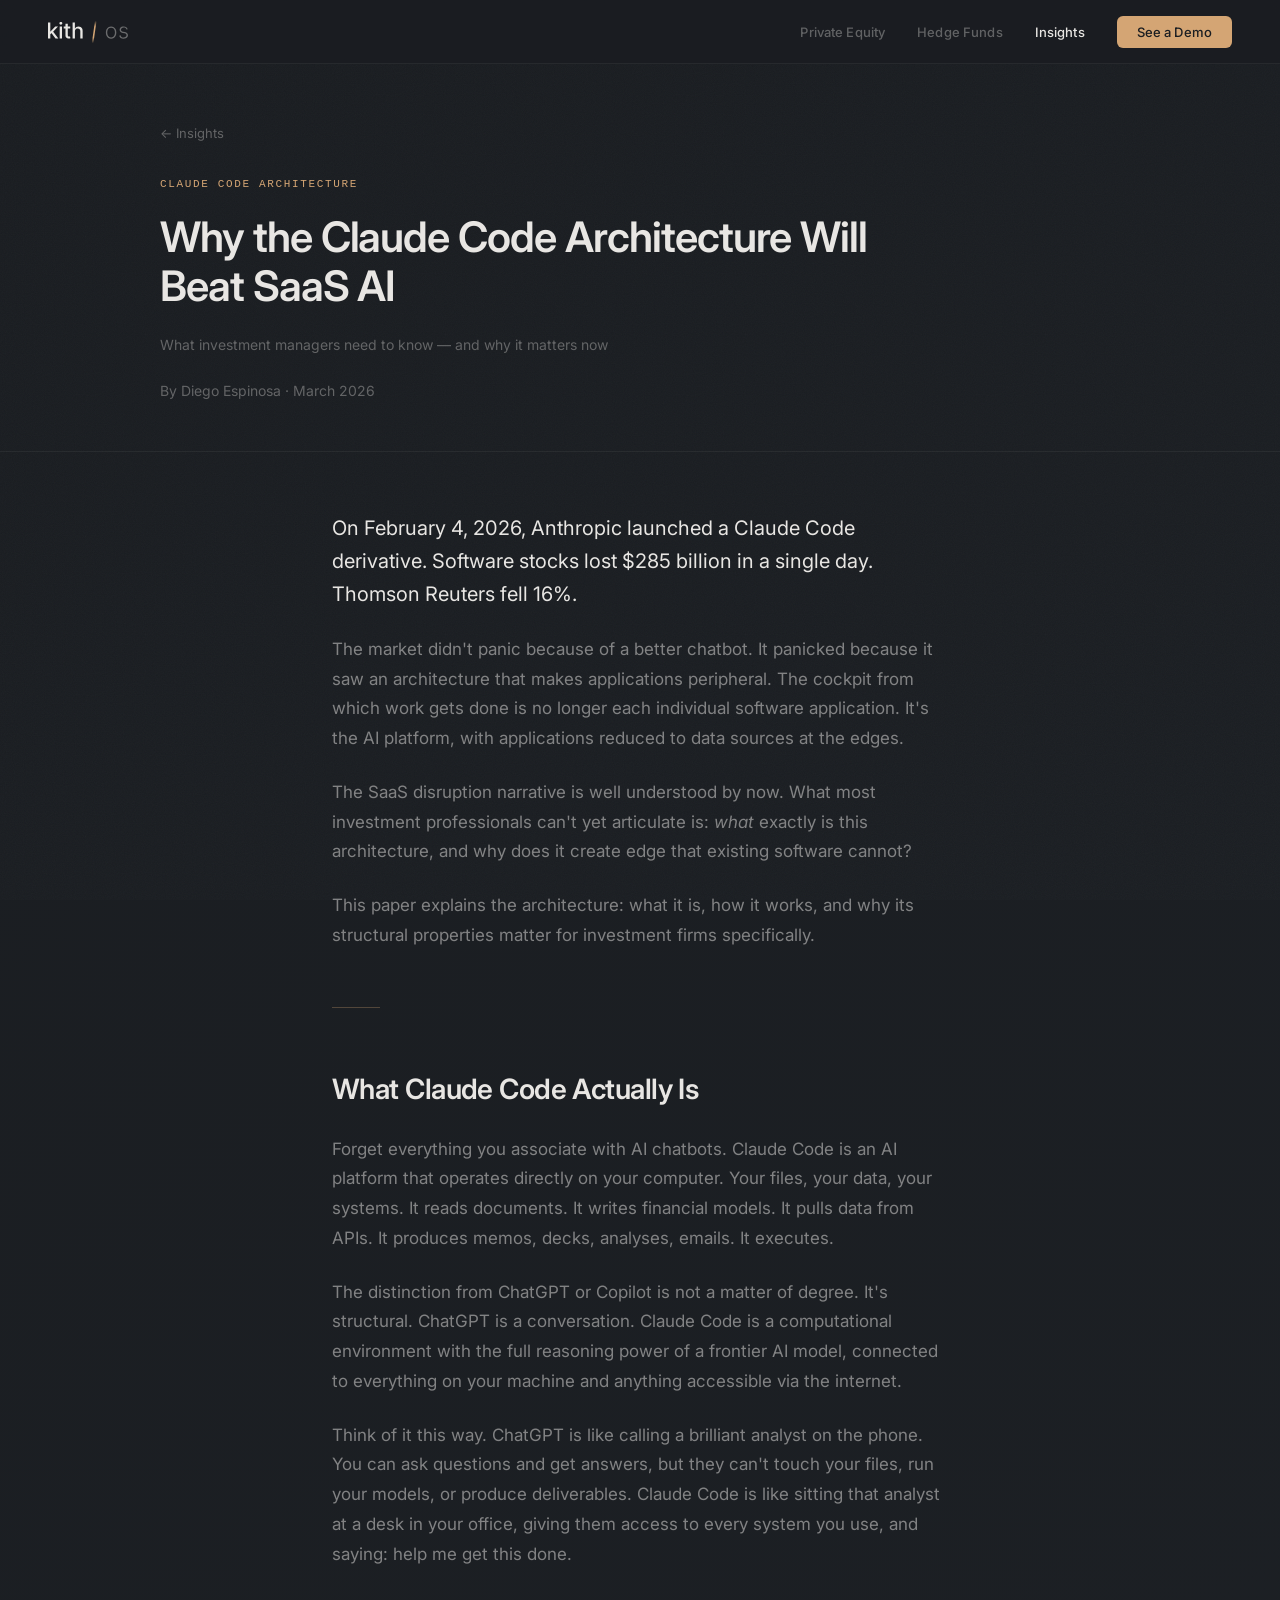
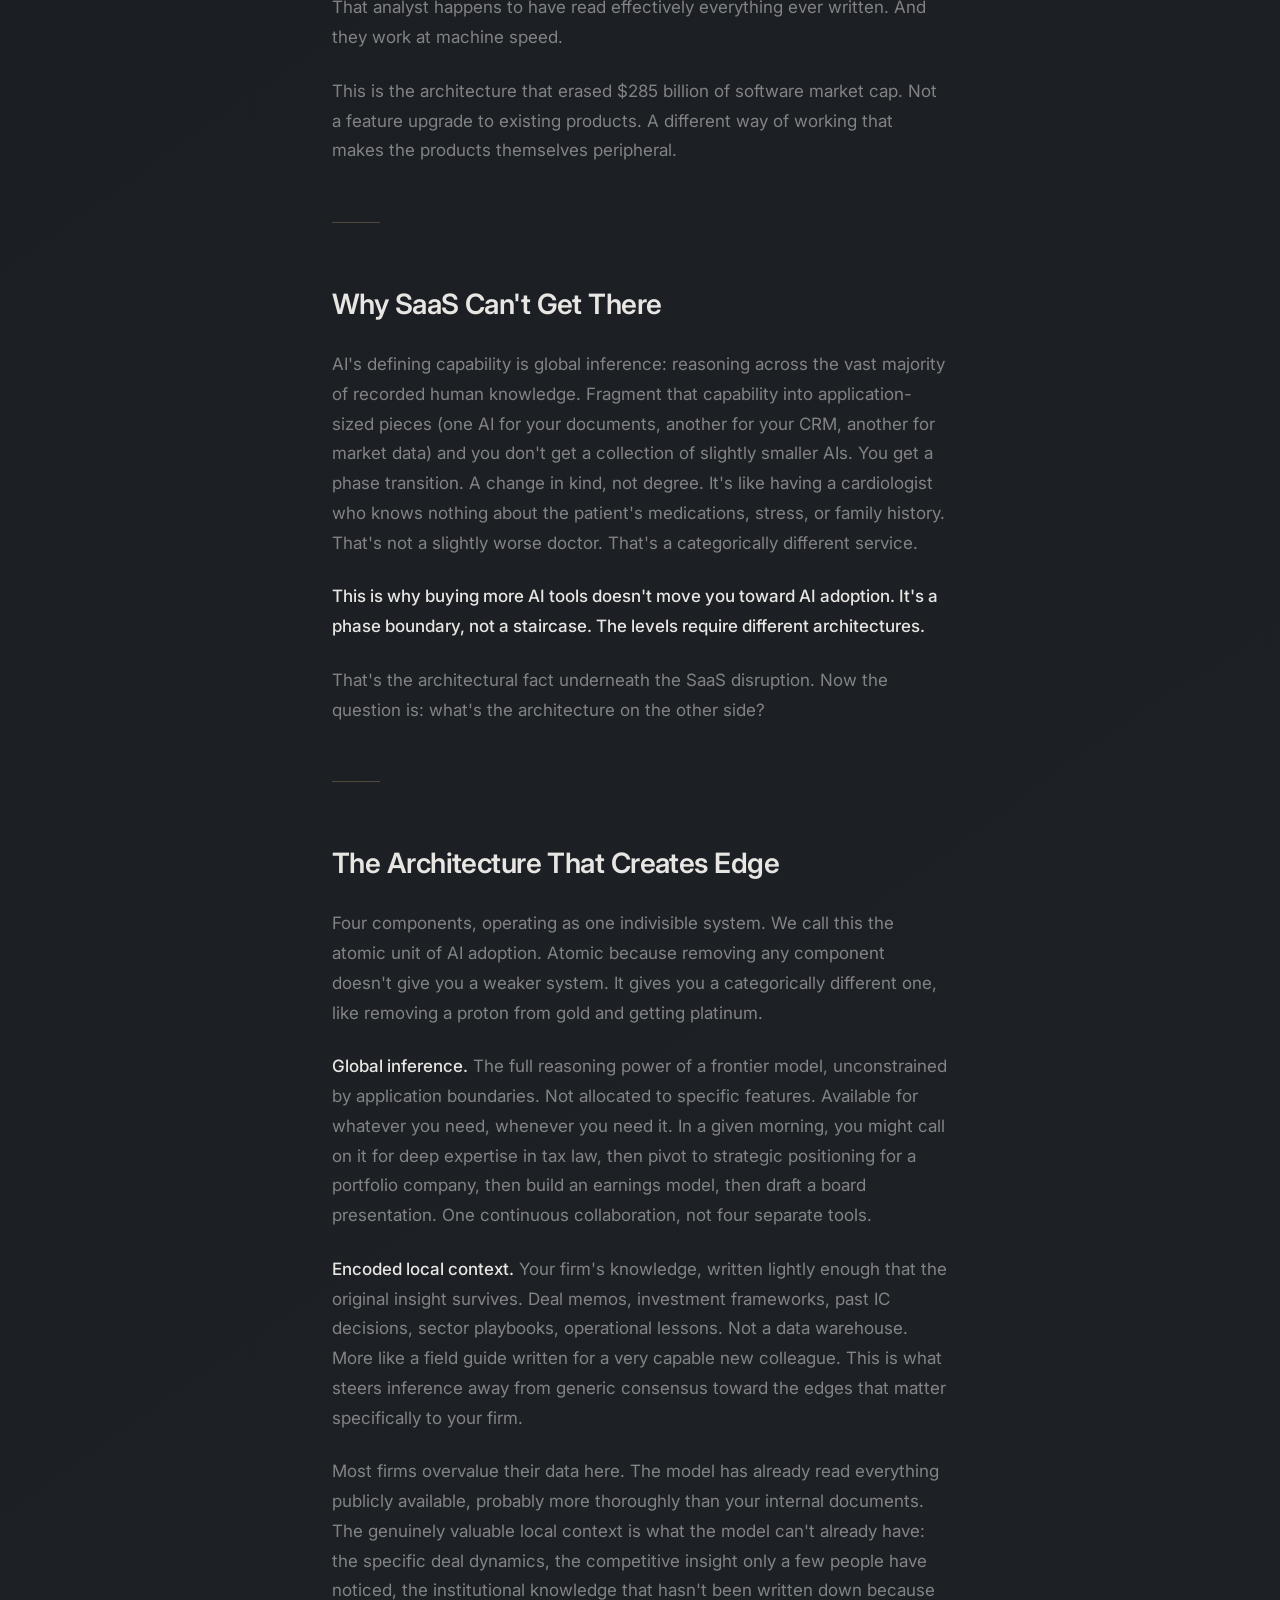
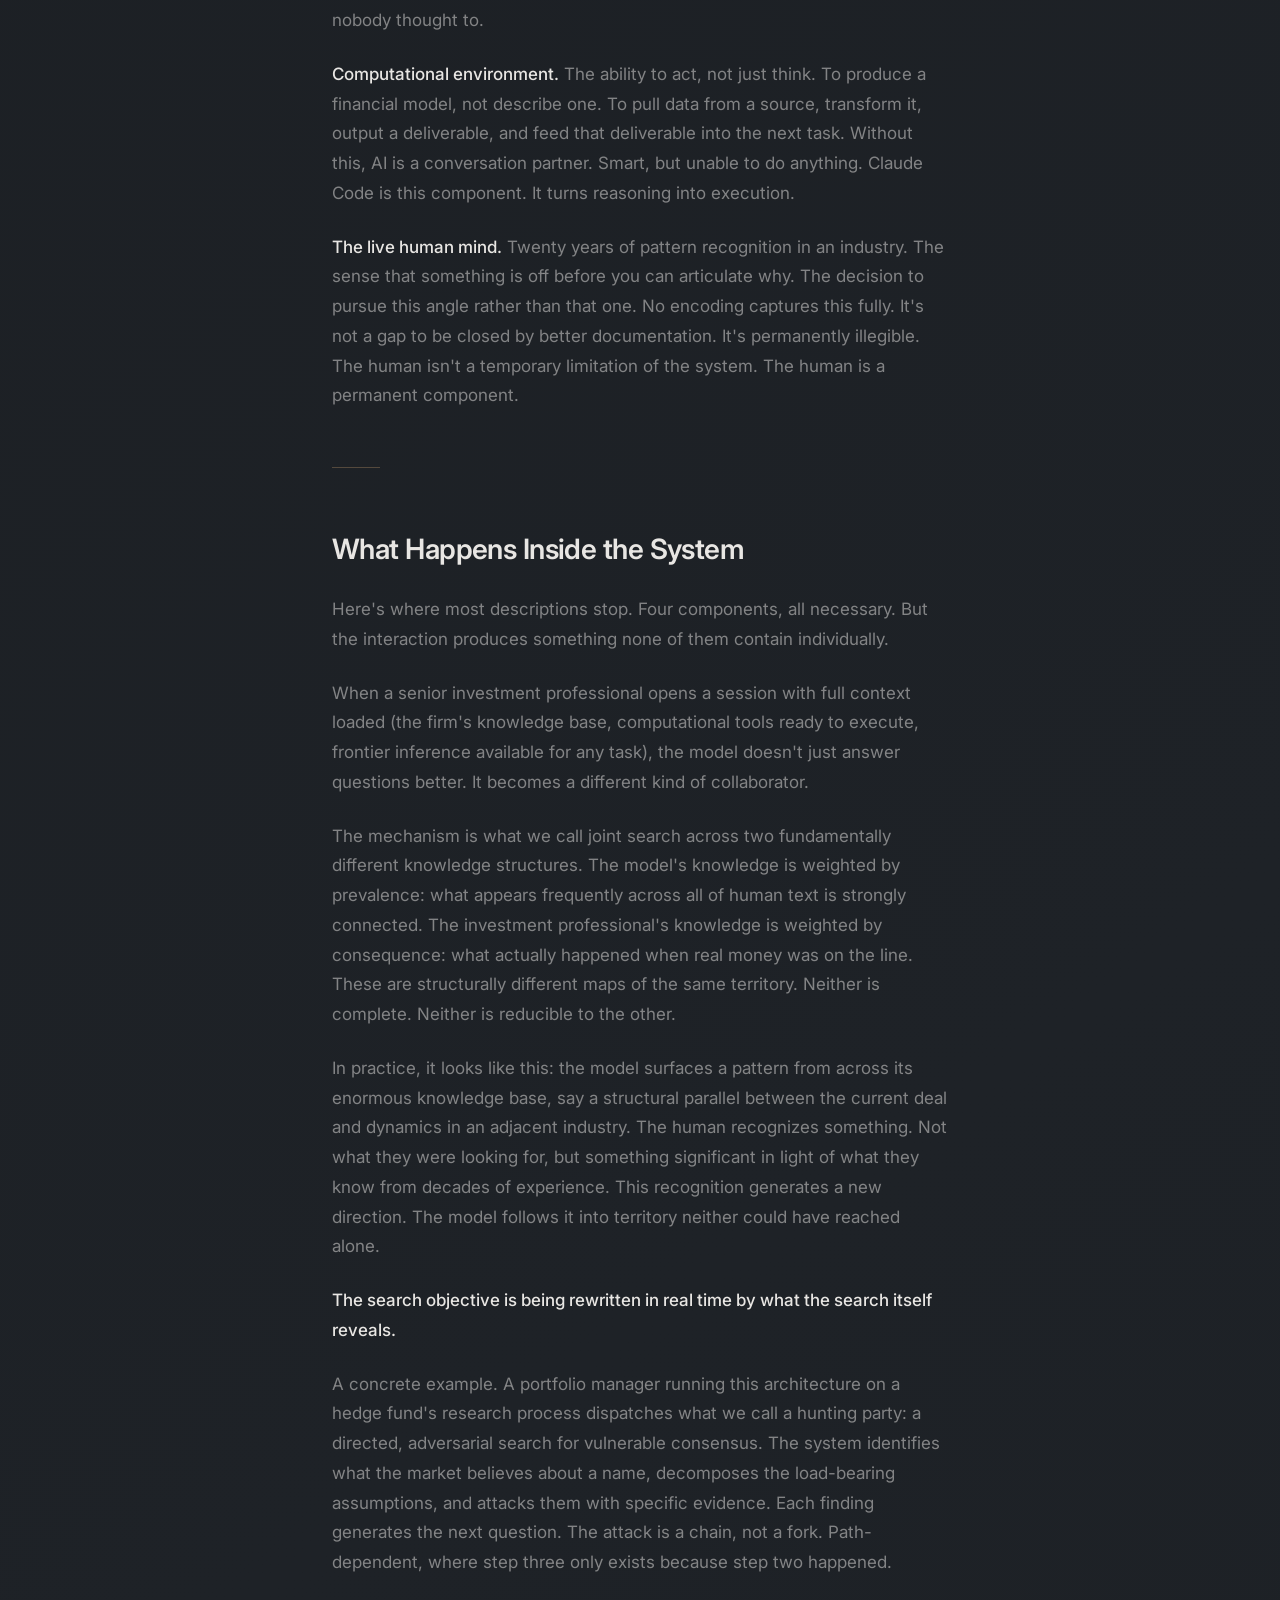
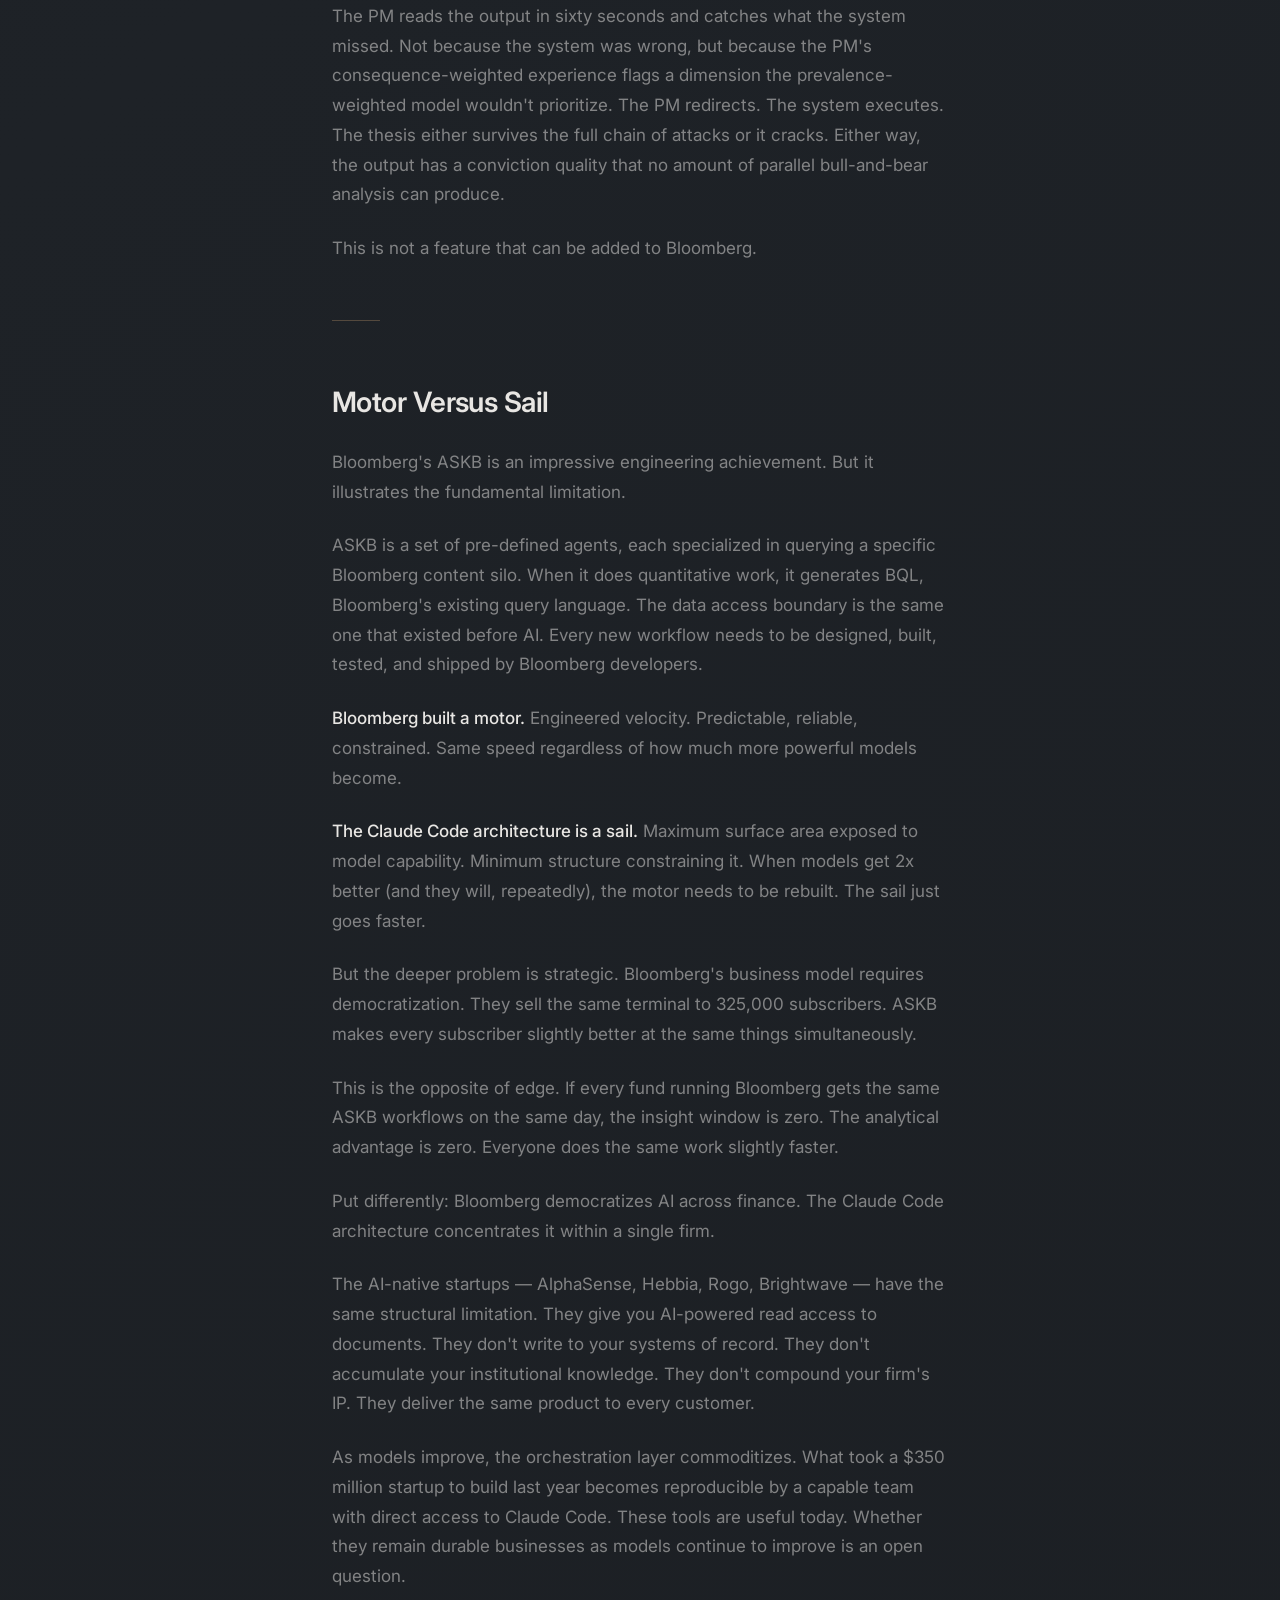
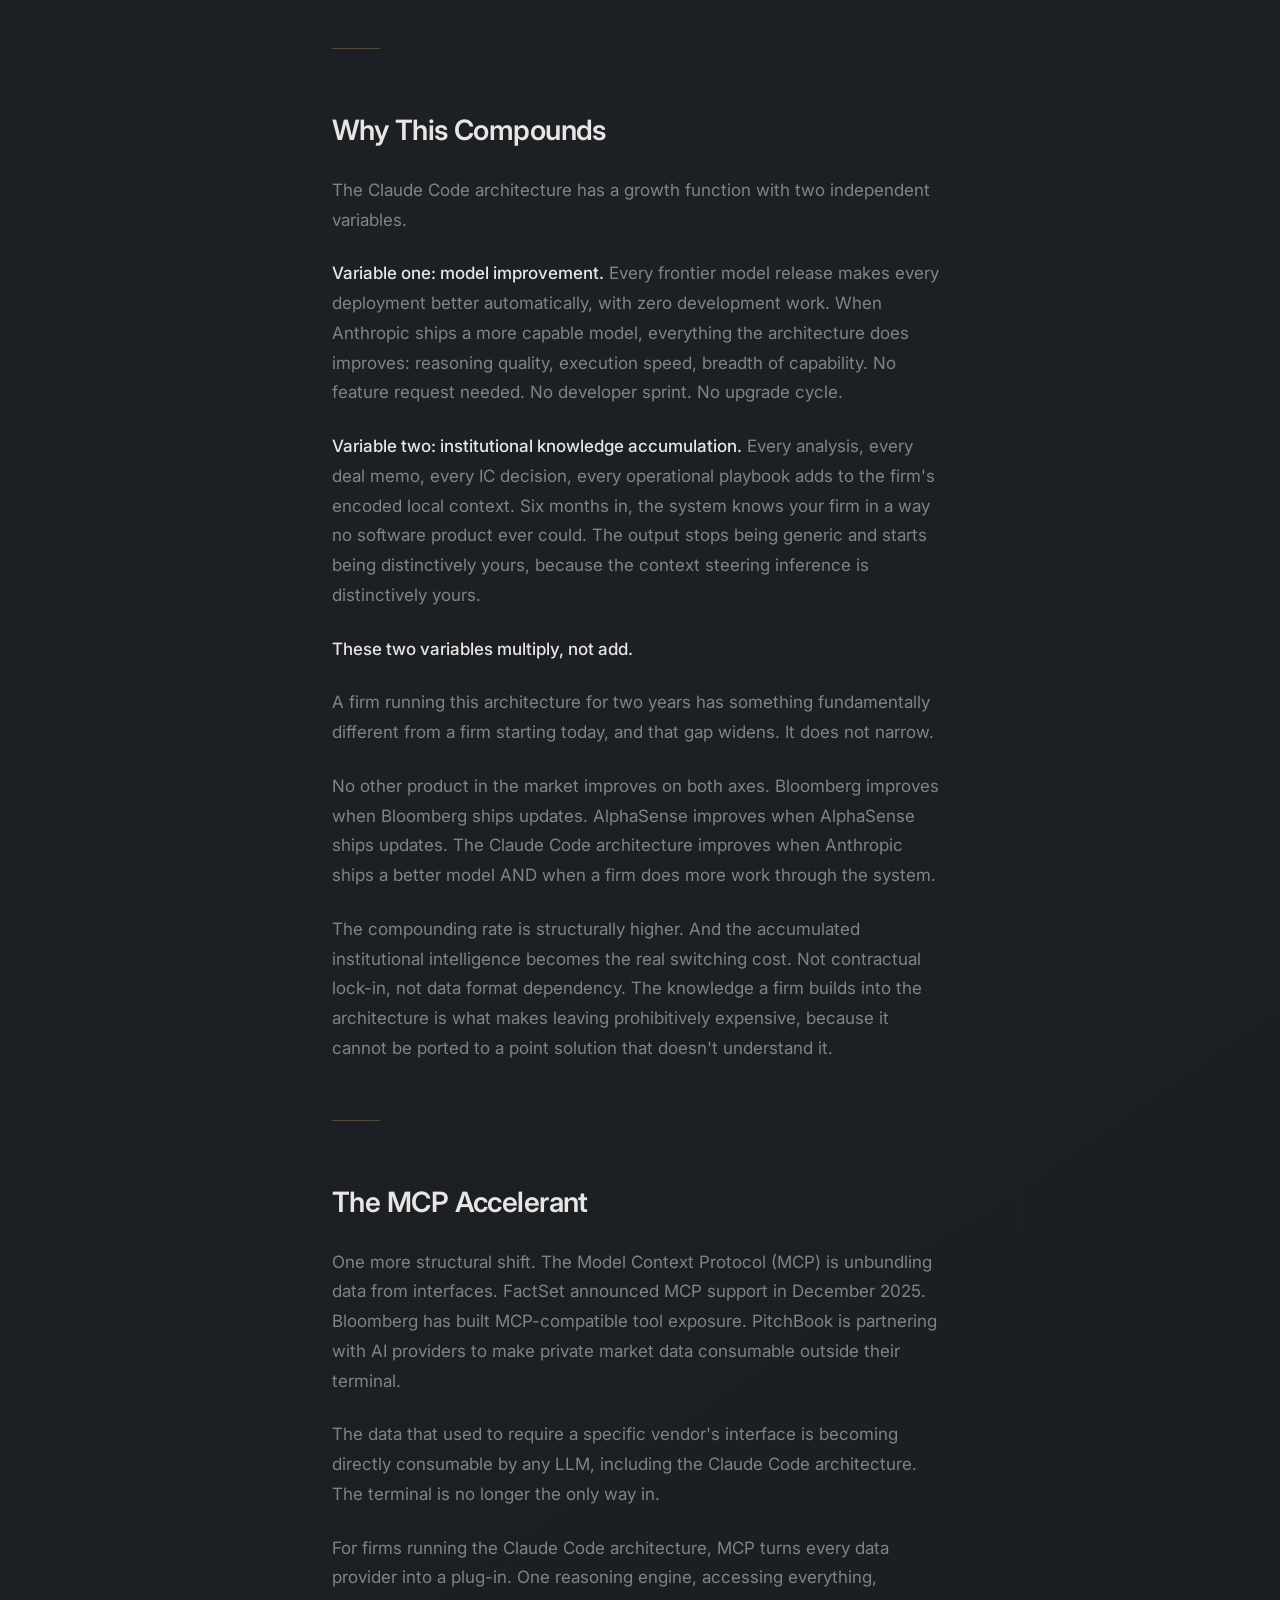
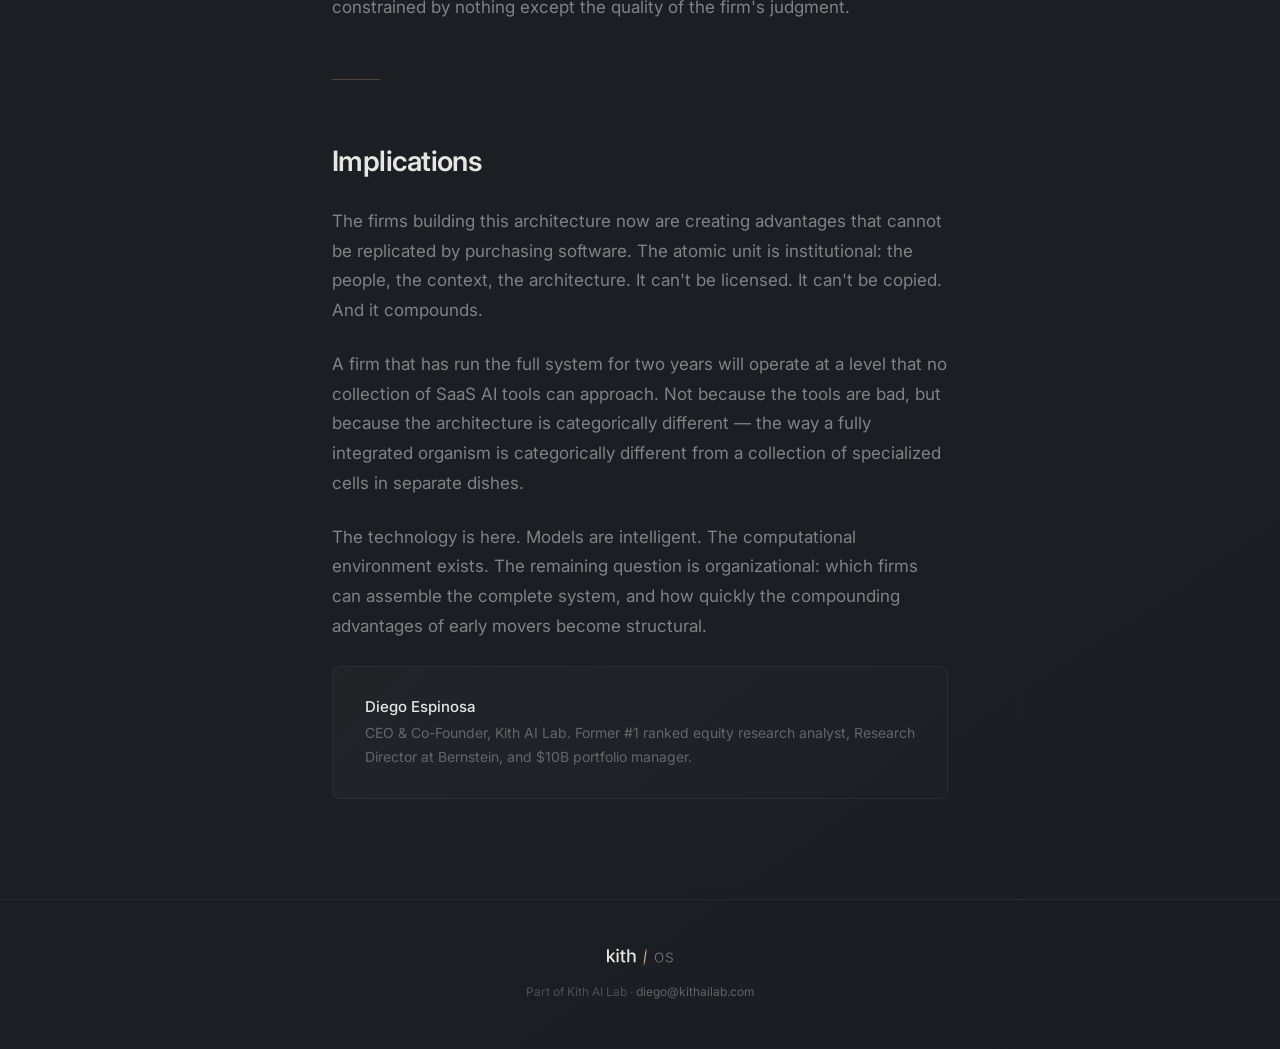
==== commit 2ac91926: "Add PE and HF insights pages, update insights index Co-Authored-By: Claude Opus 4.6 <noreply@anthrop" ====
--- a/insights-cc-architecture.html
+++ b/insights-cc-architecture.html
@@ -289,7 +289,7 @@
 
     <p><strong>Computational environment.</strong> The ability to act, not just think. To produce a financial model, not describe one. To pull data from a source, transform it, output a deliverable, and feed that deliverable into the next task. Without this, AI is a conversation partner. Smart, but unable to do anything. Claude Code is this component. It turns reasoning into execution.</p>
 
-    <p><strong>The live human mind.</strong> Twenty years of pattern recognition in an industry. The sense that something is off before you can articulate why. The decision to pursue this angle rather than that one. No encoding captures this fully. It's not a gap to be closed by better documentation. It's permanently illegible &mdash; the human isn't a temporary limitation of the system. The human is a permanent component.</p>
+    <p><strong>The live human mind.</strong> Twenty years of pattern recognition in an industry. The sense that something is off before you can articulate why. The decision to pursue this angle rather than that one. No encoding captures this fully. It's not a gap to be closed by better documentation. It's permanently illegible. The human isn't a temporary limitation of the system. The human is a permanent component.</p>
 
     <div class="article-divider"></div>
 
@@ -297,17 +297,17 @@
 
     <p>Here's where most descriptions stop. Four components, all necessary. But the interaction produces something none of them contain individually.</p>
 
-    <p>When a senior investment professional opens a session with full context loaded &mdash; the firm's knowledge base, computational tools ready to execute, and frontier inference available for any task &mdash; the model doesn't just answer questions better. It becomes a different kind of collaborator.</p>
-
-    <p>The mechanism is what we call joint search across two fundamentally different knowledge structures. The model's knowledge is weighted by prevalence &mdash; what appears frequently across all of human text is strongly connected. The investment professional's knowledge is weighted by consequence &mdash; what actually happened when real money was on the line. These are structurally different maps of the same territory. Neither is complete. Neither is reducible to the other.</p>
-
-    <p>In practice, it looks like this: the model surfaces a pattern from across its enormous knowledge base &mdash; perhaps a structural parallel between the current deal and dynamics in an adjacent industry. The human recognizes something. Not what they were looking for, but something significant in light of what they know from decades of experience. This recognition generates a new direction. The model follows it into territory neither could have reached alone.</p>
+    <p>When a senior investment professional opens a session with full context loaded (the firm's knowledge base, computational tools ready to execute, frontier inference available for any task), the model doesn't just answer questions better. It becomes a different kind of collaborator.</p>
+
+    <p>The mechanism is what we call joint search across two fundamentally different knowledge structures. The model's knowledge is weighted by prevalence: what appears frequently across all of human text is strongly connected. The investment professional's knowledge is weighted by consequence: what actually happened when real money was on the line. These are structurally different maps of the same territory. Neither is complete. Neither is reducible to the other.</p>
+
+    <p>In practice, it looks like this: the model surfaces a pattern from across its enormous knowledge base, say a structural parallel between the current deal and dynamics in an adjacent industry. The human recognizes something. Not what they were looking for, but something significant in light of what they know from decades of experience. This recognition generates a new direction. The model follows it into territory neither could have reached alone.</p>
 
     <p class="standout">The search objective is being rewritten in real time by what the search itself reveals.</p>
 
-    <p>A concrete example. A portfolio manager running this architecture on a hedge fund's research process dispatches what we call a hunting party &mdash; a directed, adversarial search for vulnerable consensus. The system identifies what the market believes about a name, decomposes the load-bearing assumptions, and attacks them with specific evidence. Each finding generates the next question. The attack is a chain, not a fork &mdash; path-dependent, where step three only exists because step two happened.</p>
-
-    <p>The PM reads the output in sixty seconds and catches what the system missed &mdash; not because the system was wrong, but because the PM's consequence-weighted experience flags a dimension the prevalence-weighted model wouldn't prioritize. The PM redirects. The system executes. The thesis either survives the full chain of attacks or it cracks. Either way, the output has a conviction quality that no amount of parallel bull-and-bear analysis can produce.</p>
+    <p>A concrete example. A portfolio manager running this architecture on a hedge fund's research process dispatches what we call a hunting party: a directed, adversarial search for vulnerable consensus. The system identifies what the market believes about a name, decomposes the load-bearing assumptions, and attacks them with specific evidence. Each finding generates the next question. The attack is a chain, not a fork. Path-dependent, where step three only exists because step two happened.</p>
+
+    <p>The PM reads the output in sixty seconds and catches what the system missed. Not because the system was wrong, but because the PM's consequence-weighted experience flags a dimension the prevalence-weighted model wouldn't prioritize. The PM redirects. The system executes. The thesis either survives the full chain of attacks or it cracks. Either way, the output has a conviction quality that no amount of parallel bull-and-bear analysis can produce.</p>
 
     <p>This is not a feature that can be added to Bloomberg.</p>
 
@@ -317,11 +317,11 @@
 
     <p>Bloomberg's ASKB is an impressive engineering achievement. But it illustrates the fundamental limitation.</p>
 
-    <p>ASKB is a set of pre-defined agents, each specialized in querying a specific Bloomberg content silo. When it does quantitative work, it generates BQL &mdash; Bloomberg's existing query language. The data access boundary is the same one that existed before AI. Every new workflow needs to be designed, built, tested, and shipped by Bloomberg developers.</p>
+    <p>ASKB is a set of pre-defined agents, each specialized in querying a specific Bloomberg content silo. When it does quantitative work, it generates BQL, Bloomberg's existing query language. The data access boundary is the same one that existed before AI. Every new workflow needs to be designed, built, tested, and shipped by Bloomberg developers.</p>
 
     <p><strong>Bloomberg built a motor.</strong> Engineered velocity. Predictable, reliable, constrained. Same speed regardless of how much more powerful models become.</p>
 
-    <p><strong>The Claude Code architecture is a sail.</strong> Maximum surface area exposed to model capability. Minimum structure constraining it. When models get 2x better &mdash; and they will, repeatedly &mdash; the motor needs to be rebuilt. The sail just goes faster.</p>
+    <p><strong>The Claude Code architecture is a sail.</strong> Maximum surface area exposed to model capability. Minimum structure constraining it. When models get 2x better (and they will, repeatedly), the motor needs to be rebuilt. The sail just goes faster.</p>
 
     <p>But the deeper problem is strategic. Bloomberg's business model requires democratization. They sell the same terminal to 325,000 subscribers. ASKB makes every subscriber slightly better at the same things simultaneously.</p>
 
@@ -339,9 +339,9 @@
 
     <p>The Claude Code architecture has a growth function with two independent variables.</p>
 
-    <p><strong>Variable one: model improvement.</strong> Every frontier model release makes every deployment better automatically, with zero development work. When Anthropic ships a more capable model, everything the architecture does improves &mdash; reasoning quality, execution speed, breadth of capability. No feature request needed. No developer sprint. No upgrade cycle.</p>
-
-    <p><strong>Variable two: institutional knowledge accumulation.</strong> Every analysis, every deal memo, every IC decision, every operational playbook adds to the firm's encoded local context. Six months in, the system knows your firm in a way no software product ever could. The output stops being generic and starts being distinctively yours &mdash; because the context steering inference is distinctively yours.</p>
+    <p><strong>Variable one: model improvement.</strong> Every frontier model release makes every deployment better automatically, with zero development work. When Anthropic ships a more capable model, everything the architecture does improves: reasoning quality, execution speed, breadth of capability. No feature request needed. No developer sprint. No upgrade cycle.</p>
+
+    <p><strong>Variable two: institutional knowledge accumulation.</strong> Every analysis, every deal memo, every IC decision, every operational playbook adds to the firm's encoded local context. Six months in, the system knows your firm in a way no software product ever could. The output stops being generic and starts being distinctively yours, because the context steering inference is distinctively yours.</p>
 
     <p class="standout">These two variables multiply, not add.</p>
 
@@ -349,7 +349,7 @@
 
     <p>No other product in the market improves on both axes. Bloomberg improves when Bloomberg ships updates. AlphaSense improves when AlphaSense ships updates. The Claude Code architecture improves when Anthropic ships a better model AND when a firm does more work through the system.</p>
 
-    <p>The compounding rate is structurally higher. And the accumulated institutional intelligence becomes the real switching cost &mdash; not contractual lock-in, not data format dependency. The knowledge a firm builds into the architecture is what makes leaving prohibitively expensive, because it cannot be ported to a point solution that doesn't understand it.</p>
+    <p>The compounding rate is structurally higher. And the accumulated institutional intelligence becomes the real switching cost. Not contractual lock-in, not data format dependency. The knowledge a firm builds into the architecture is what makes leaving prohibitively expensive, because it cannot be ported to a point solution that doesn't understand it.</p>
 
     <div class="article-divider"></div>
 
@@ -357,7 +357,7 @@
 
     <p>One more structural shift. The Model Context Protocol (MCP) is unbundling data from interfaces. FactSet announced MCP support in December 2025. Bloomberg has built MCP-compatible tool exposure. PitchBook is partnering with AI providers to make private market data consumable outside their terminal.</p>
 
-    <p>The data that used to require a specific vendor's interface is becoming directly consumable by any LLM &mdash; including the Claude Code architecture. The terminal is no longer the only way in.</p>
+    <p>The data that used to require a specific vendor's interface is becoming directly consumable by any LLM, including the Claude Code architecture. The terminal is no longer the only way in.</p>
 
     <p>For firms running the Claude Code architecture, MCP turns every data provider into a plug-in. One reasoning engine, accessing everything, constrained by nothing except the quality of the firm's judgment.</p>
 
@@ -365,7 +365,7 @@
 
     <h2>Implications</h2>
 
-    <p>The firms building this architecture now are creating advantages that cannot be replicated by purchasing software. The atomic unit is institutional &mdash; the people, the context, the architecture. It can't be licensed. It can't be copied. And it compounds.</p>
+    <p>The firms building this architecture now are creating advantages that cannot be replicated by purchasing software. The atomic unit is institutional: the people, the context, the architecture. It can't be licensed. It can't be copied. And it compounds.</p>
 
     <p>A firm that has run the full system for two years will operate at a level that no collection of SaaS AI tools can approach. Not because the tools are bad, but because the architecture is categorically different &mdash; the way a fully integrated organism is categorically different from a collection of specialized cells in separate dishes.</p>
 
--- a/styles.css
+++ b/styles.css
@@ -49,6 +49,22 @@
   line-height: 1.6;
   -webkit-font-smoothing: antialiased;
   min-height: 100vh;
+}
+
+/* Noise texture overlay */
+body::before {
+  content: '';
+  position: fixed;
+  inset: 0;
+  z-index: 0;
+  pointer-events: none;
+  opacity: 0.03;
+  background: url("data:image/svg+xml,%3Csvg xmlns='http://www.w3.org/2000/svg' width='300' height='300'%3E%3Cfilter id='n'%3E%3CfeTurbulence type='fractalNoise' baseFrequency='0.9' numOctaves='4' stitchTiles='stitch'/%3E%3C/filter%3E%3Crect width='300' height='300' filter='url(%23n)' opacity='1'/%3E%3C/svg%3E");
+}
+
+body > * {
+  position: relative;
+  z-index: 1;
 }
 
 a {
@@ -159,7 +175,19 @@
 }
 
 section + section {
-  border-top: 1px solid rgba(232, 230, 227, 0.10);
+  border-top: none;
+  position: relative;
+}
+
+section + section::before {
+  content: '';
+  position: absolute;
+  top: 0;
+  left: 50%;
+  transform: translateX(-50%);
+  width: min(480px, 80%);
+  height: 1px;
+  background: linear-gradient(90deg, transparent 0%, rgba(212, 165, 116, 0.2) 30%, rgba(212, 165, 116, 0.2) 70%, transparent 100%);
 }
 
 /* ========================================
@@ -301,26 +329,8 @@
 }
 
 .slideshow-dots {
-  position: absolute;
-  top: 0;
-  left: 0;
-  right: 0;
-  z-index: 2;
-  display: flex;
-  gap: 6px;
-  padding: 10px 14px;
-  background: linear-gradient(180deg, rgba(26, 29, 33, 0.9) 0%, transparent 100%);
-}
-
-.slideshow-dots span {
-  width: 10px;
-  height: 10px;
-  border-radius: 50%;
-}
-
-.slideshow-dots span:nth-child(1) { background: #ff5f57; }
-.slideshow-dots span:nth-child(2) { background: #febc2e; }
-.slideshow-dots span:nth-child(3) { background: #28c840; }
+  display: none;
+}
 
 .slideshow-track {
   position: absolute;
@@ -432,12 +442,25 @@
 }
 
 .card-number {
-  display: block;
+  display: inline-flex;
+  align-items: center;
+  justify-content: center;
   font-family: var(--font-mono);
   font-size: 11px;
   color: var(--color-amber);
   letter-spacing: 0.1em;
   margin-bottom: 16px;
+  width: 36px;
+  height: 32px;
+  position: relative;
+}
+
+.card-number::before {
+  content: '';
+  position: absolute;
+  inset: 0;
+  background: rgba(212, 165, 116, 0.08);
+  clip-path: polygon(50% 0%, 100% 25%, 100% 75%, 50% 100%, 0% 75%, 0% 25%);
 }
 
 .card h3 {
@@ -534,6 +557,13 @@
 .cta-section .btn-primary {
   padding: 16px 40px;
   font-size: 15px;
+  box-shadow: 0 0 30px rgba(212, 165, 116, 0.25), 0 0 60px rgba(212, 165, 116, 0.1);
+  transition: box-shadow 0.3s ease, transform 0.3s ease;
+}
+
+.cta-section .btn-primary:hover {
+  box-shadow: 0 0 40px rgba(212, 165, 116, 0.4), 0 0 80px rgba(212, 165, 116, 0.15);
+  transform: translateY(-1px);
 }
 
 /* ========================================
@@ -585,9 +615,24 @@
 
 .feature-item-number {
   font-family: var(--font-mono);
-  font-size: 13px;
+  font-size: 11px;
   color: var(--color-amber);
-  padding-top: 2px;
+  letter-spacing: 0.1em;
+  display: inline-flex;
+  align-items: center;
+  justify-content: center;
+  width: 36px;
+  height: 32px;
+  position: relative;
+  margin-top: 2px;
+}
+
+.feature-item-number::before {
+  content: '';
+  position: absolute;
+  inset: 0;
+  background: rgba(212, 165, 116, 0.08);
+  clip-path: polygon(50% 0%, 100% 25%, 100% 75%, 50% 100%, 0% 75%, 0% 25%);
 }
 
 .feature-item h3 {
